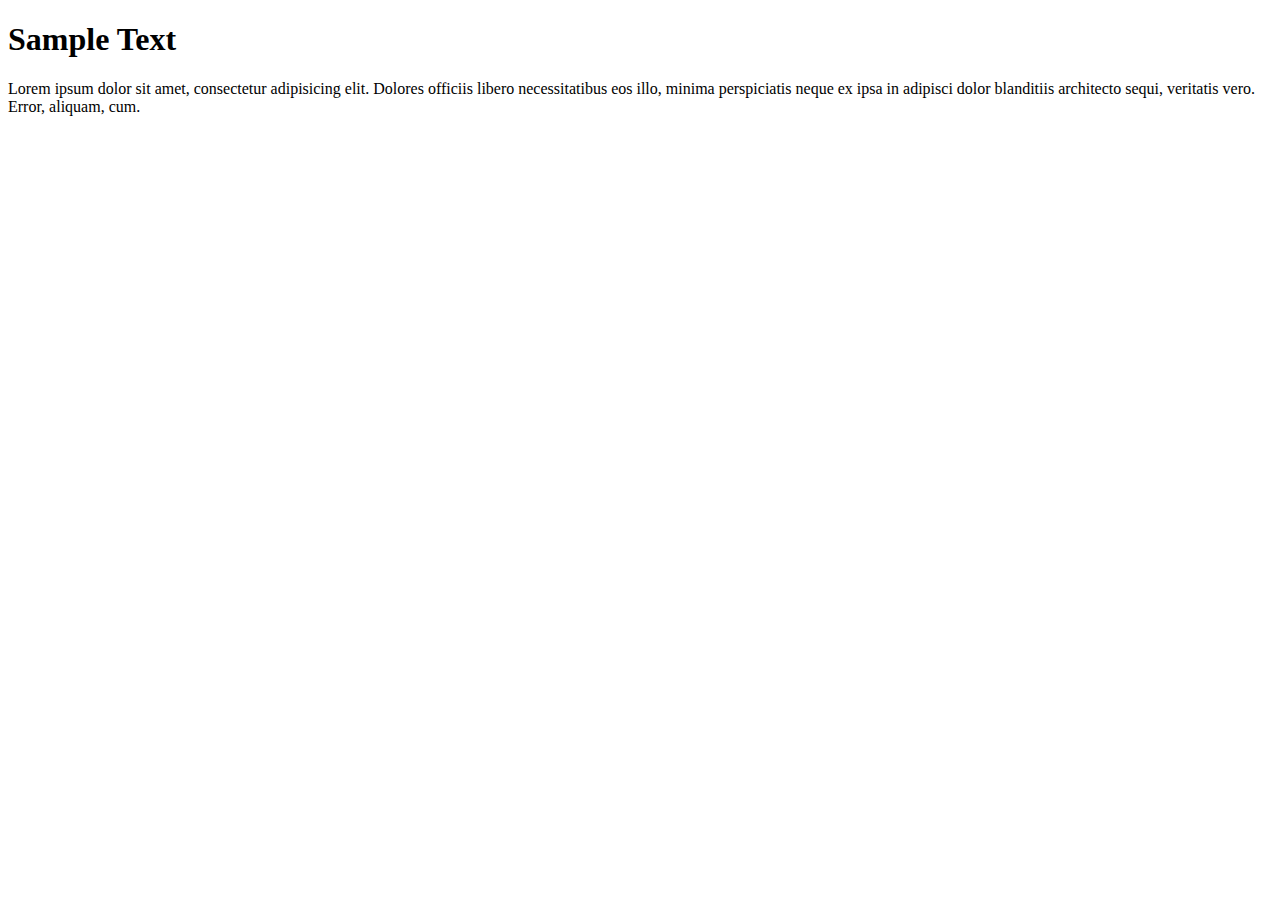
==== index.html @ d5d6d391 "alex_1stcommit" ====
<!DOCTYPE html>
<html lang="da">

<head>
    <meta charset="utf-8">
    <meta name="viewport" content="width=device-width, initial-scale=1.0">
    <link rel="stylesheet" href="styletile">
    <title>Github</title>
</head>

<body>
    <h1>Sample Text</h1>
    Lorem ipsum dolor sit amet, consectetur adipisicing elit. Dolores officiis libero necessitatibus eos illo, minima perspiciatis neque ex ipsa in adipisci dolor blanditiis architecto sequi, veritatis vero. Error, aliquam, cum.
</body>

</html>
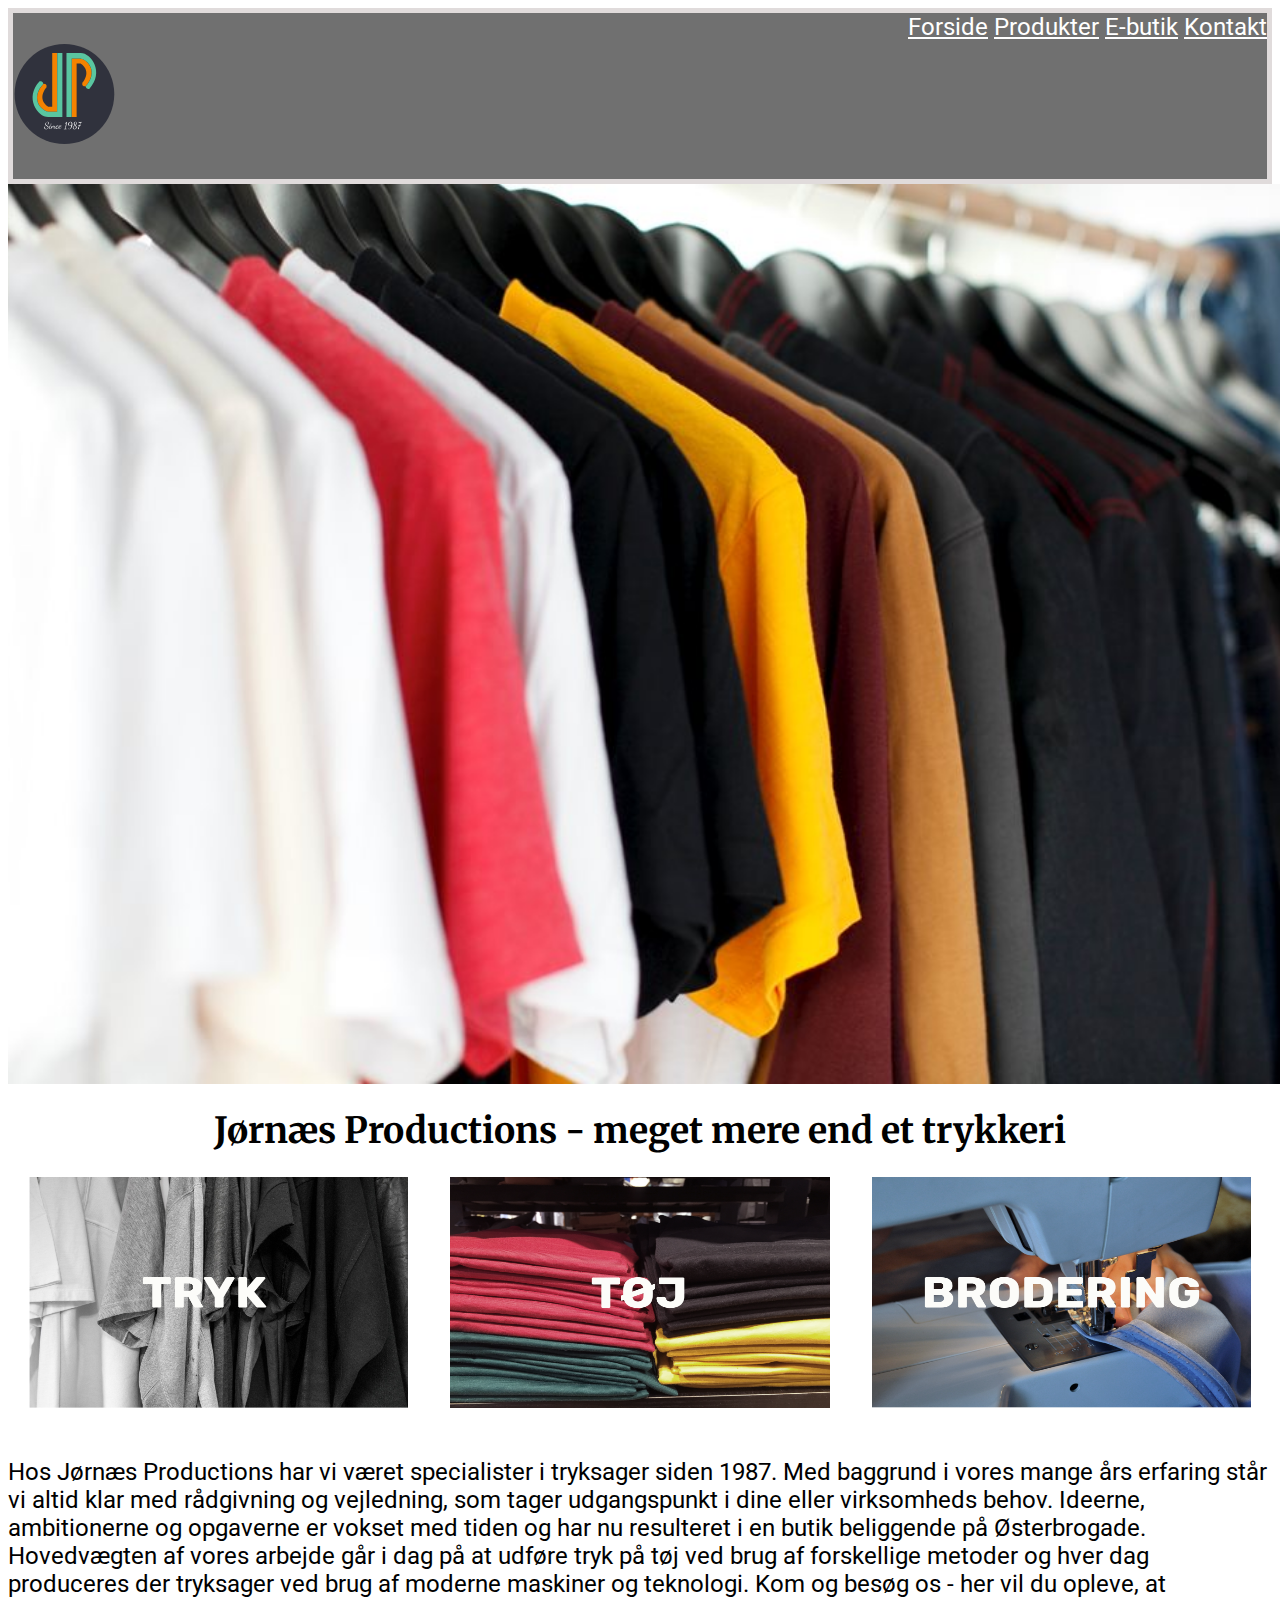
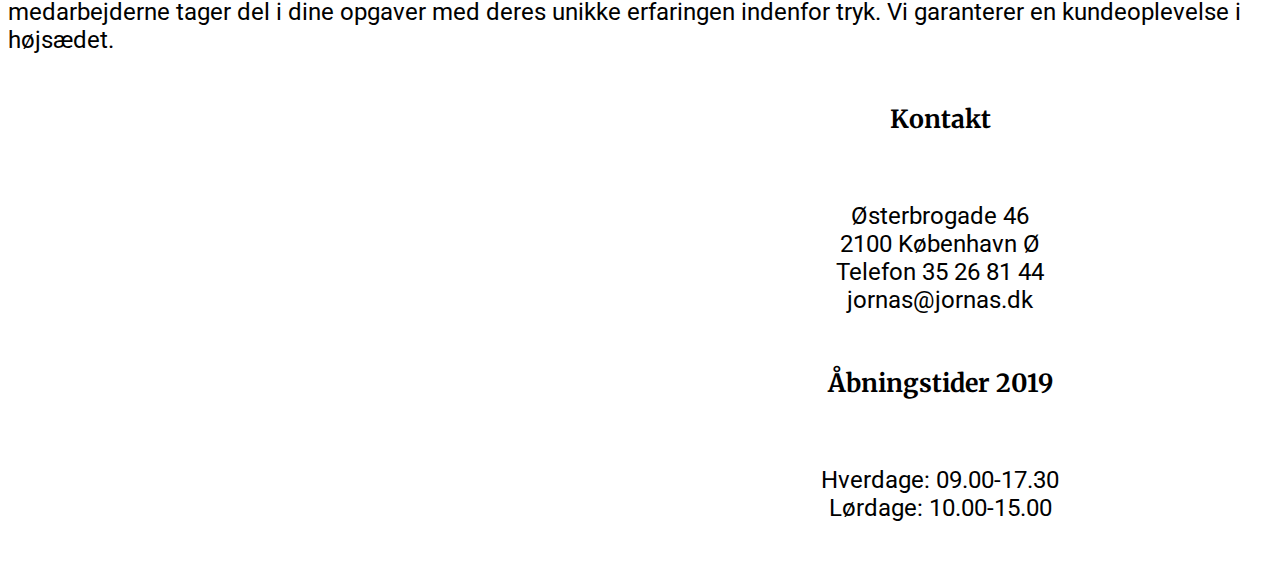
==== commit ca7c5243: "forside (-footer)" ====
--- a/index.html
+++ b/index.html
@@ -5,12 +5,75 @@
     <meta charset="utf-8">
     <meta name="viewport" content="width=device-width, initial-scale=1.0">
     <link rel="stylesheet" href="styletile">
-    <title>Github</title>
+    <link rel="stylesheet" href="style.css" type="text/css">
+    <link href="https://fonts.googleapis.com/css?family=Merriweather|Roboto" rel="stylesheet">
+    <title>Jørnæs Productions</title>
 </head>
 
 <body>
-    <h1>Sample Text</h1>
-    Lorem ipsum dolor sit amet, consectetur adipisicing elit. Dolores officiis libero necessitatibus eos illo, minima perspiciatis neque ex ipsa in adipisci dolor blanditiis architecto sequi, veritatis vero. Error, aliquam, cum.
+
+    <header>
+        <div class="menu">
+            <div class="logo">
+                <img src="billeder/logo.svg" alt="logo">
+            </div>
+            <div class="menupunkter">
+                <nav>
+                    <a href="index.html">Forside</a>
+                    <a href="#top">Produkter</a>
+                    <a href="http://www.jornas-butik.dk/">E-butik</a>
+                    <a href="#bottom">Kontakt</a>
+                </nav>
+            </div>
+        </div>
+    </header>
+
+    <section id="forside">
+        <div class="sectionwrapper">
+            <div class="splash"></div>
+            <h1>Jørnæs Productions - meget mere end et trykkeri</h1>
+            <div id="top">
+                <div class="img">
+                    <a href="tryk.html">
+                        <img src="billeder/tryk.png" alt="tryk">
+                    </a>
+                    <a href="tøj.html">
+                        <img src="billeder/toj.png" alt="tøj">
+                    </a>
+                    <a href="brodering.html">
+                        <img src="billeder/brodering.png" alt="brodering">
+                    </a>
+                </div>
+                <div class="text">
+                    <p>Hos Jørnæs Productions har vi været specialister i tryksager siden 1987. Med baggrund i vores mange års erfaring står vi altid klar med rådgivning og vejledning, som tager udgangspunkt i dine eller virksomheds behov.
+                        Ideerne, ambitionerne og opgaverne er vokset med tiden og har nu resulteret i en butik beliggende på Østerbrogade. Hovedvægten af vores arbejde går i dag på at udføre tryk på tøj ved brug af forskellige metoder og hver dag produceres der tryksager ved brug af moderne maskiner og teknologi.
+                        Kom og besøg os - her vil du opleve, at medarbejderne tager del i dine opgaver med deres unikke erfaringen indenfor tryk. Vi garanterer en kundeoplevelse i højsædet.
+                    </p>
+                </div>
+            </div>
+            <div id="bottom">
+                <div class="mapouter">
+                    <div class="gmap_canvas"><iframe width="600" height="500" id="gmap_canvas" src="https://maps.google.com/maps?q=%C3%B8sterbrogade%2046&t=&z=13&ie=UTF8&iwloc=&output=embed" frameborder="0" scrolling="no" marginheight="0" marginwidth="0"></iframe><a href="https://www.crocothemes.net"></a></div>
+                </div>
+                <div class="text">
+
+                    <h3>Kontakt</h3><br>
+                    <p>Østerbrogade 46<br>
+                        2100 København Ø<br>
+                        Telefon 35 26 81 44<br>
+                        jornas@jornas.dk<br><br></p>
+                    <h3>Åbningstider 2019</h3><br>
+                    <p> Hverdage: 09.00-17.30<br>
+                        Lørdage: 10.00-15.00<br></p>
+
+                </div>
+            </div>
+        </div>
+    </section>
+
+    <footer>
+
+    </footer>
 </body>
 
 </html>
--- a/style.css
+++ b/style.css
@@ -0,0 +1,105 @@
+header {
+    background-color: #707070;
+    border: 5px solid #e0dbdb;
+
+}
+
+header img {
+    width: 8vw;
+    height: 18vh;
+}
+
+.menu {
+    display: flex;
+}
+
+.menupunkter {
+    flex-grow: 1;
+    text-align: right;
+
+}
+
+.logo {
+    flex-grow: 1;
+    text-align: left;
+}
+
+nav {
+    font-family: 'Roboto', sans-serif;
+    font-size: 24px;
+}
+
+a {
+    color: white;
+}
+
+.splash {
+    width: 100vw;
+    height: 100vh;
+    background-image: url(billeder/splash.jpg);
+    background-size: cover;
+    background-position: 30% 0%;
+    max-width: none;
+}
+
+h1 {
+    font-family: 'Merriweather', serif;
+    font-size: 36px;
+    font-weight: bold;
+}
+
+h3 {
+    font-family: 'Merriweather', serif;
+    font-size: 25px;
+    font-weight: bold;
+}
+
+p {
+    font-family: 'Roboto', sans-serif;
+    font-size: 24px;
+}
+
+#forside h1 {
+    text-align: center;
+}
+
+#top {
+    max-width: 100%;
+    display: flex;
+    flex-direction: column;
+    justify-content: space-between;
+}
+
+#top img {
+    width: 90%;
+    height: 90%;
+}
+
+#top .img {
+    display: flex;
+    justify-content: space-between;
+    text-align: center;
+}
+
+
+#bottom {
+    display: flex;
+
+}
+
+#bottom .text {
+    margin-left: auto;
+    margin-right: auto;
+    text-align: center;
+}
+
+.mapouter {
+    height: 500px;
+    width: 600px;
+}
+
+.gmap_canvas {
+    background: none !important;
+    height: 500px;
+    width: 600px;
+}
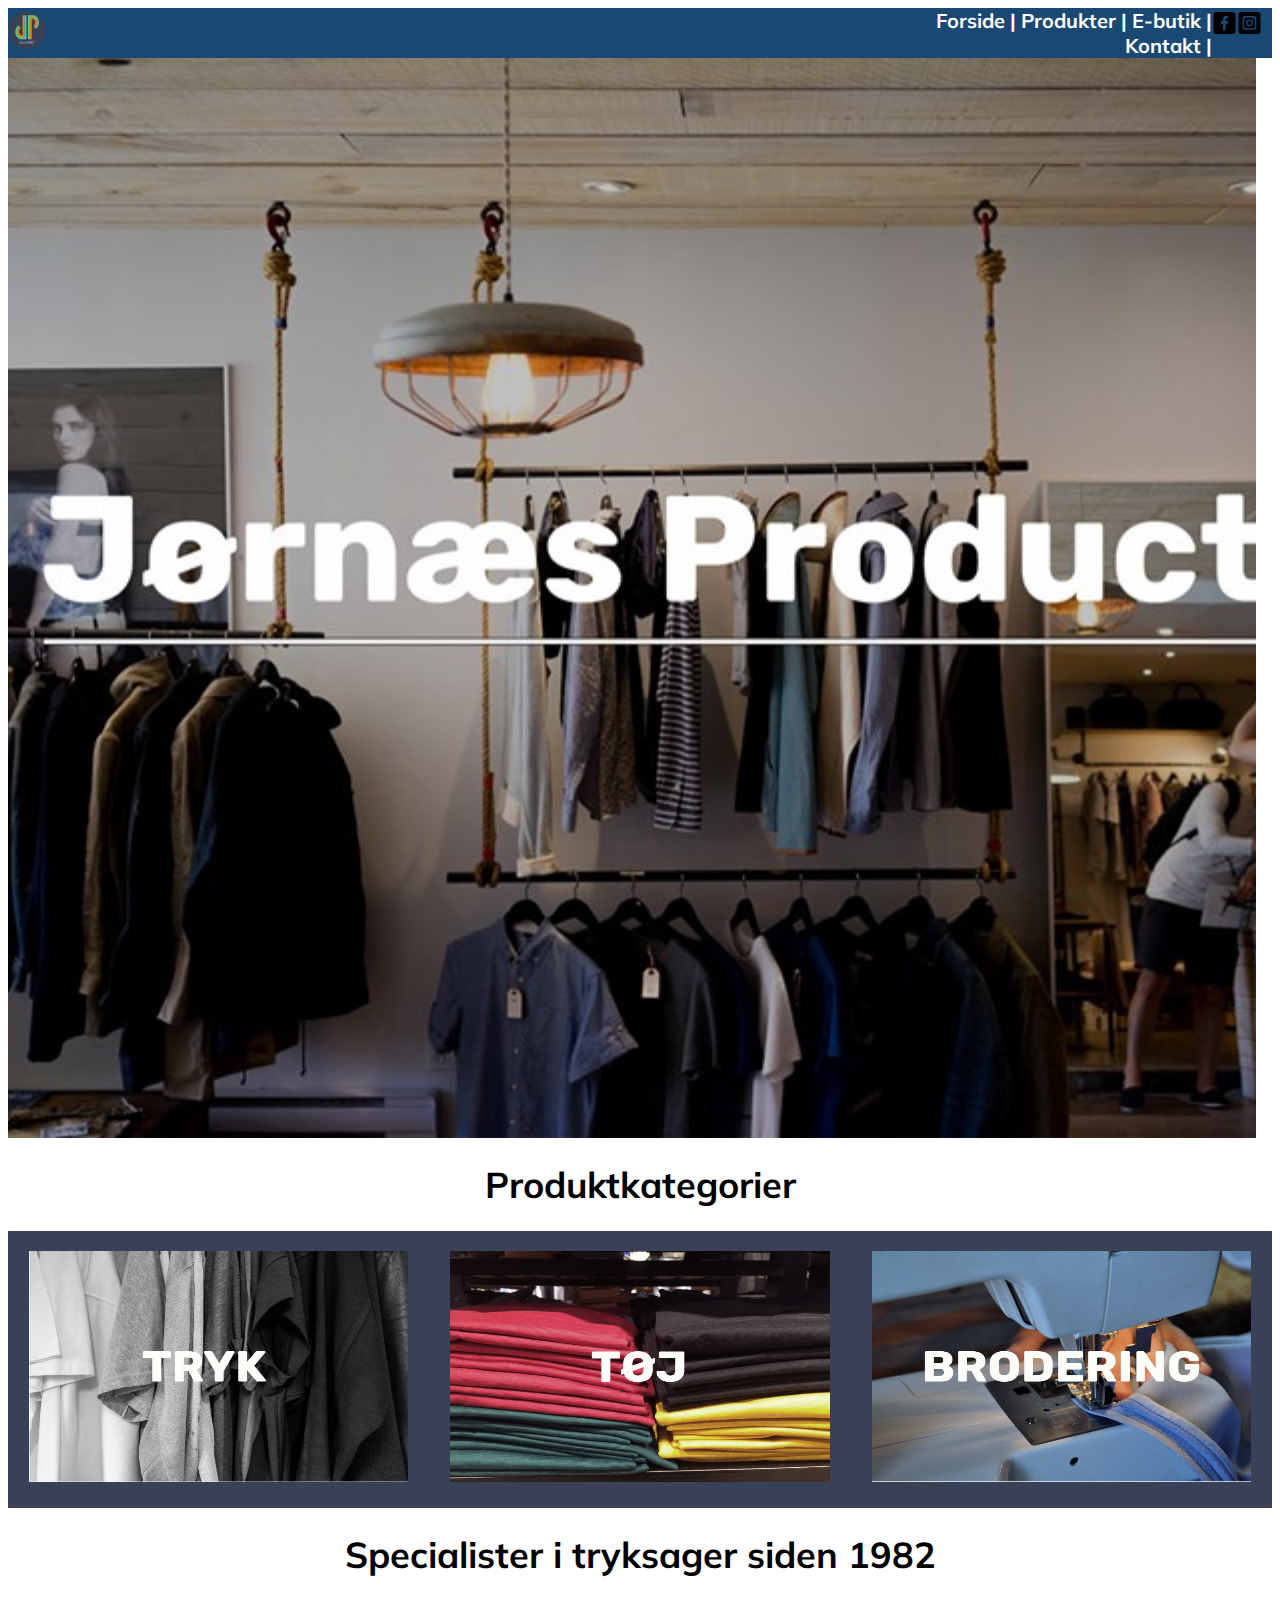
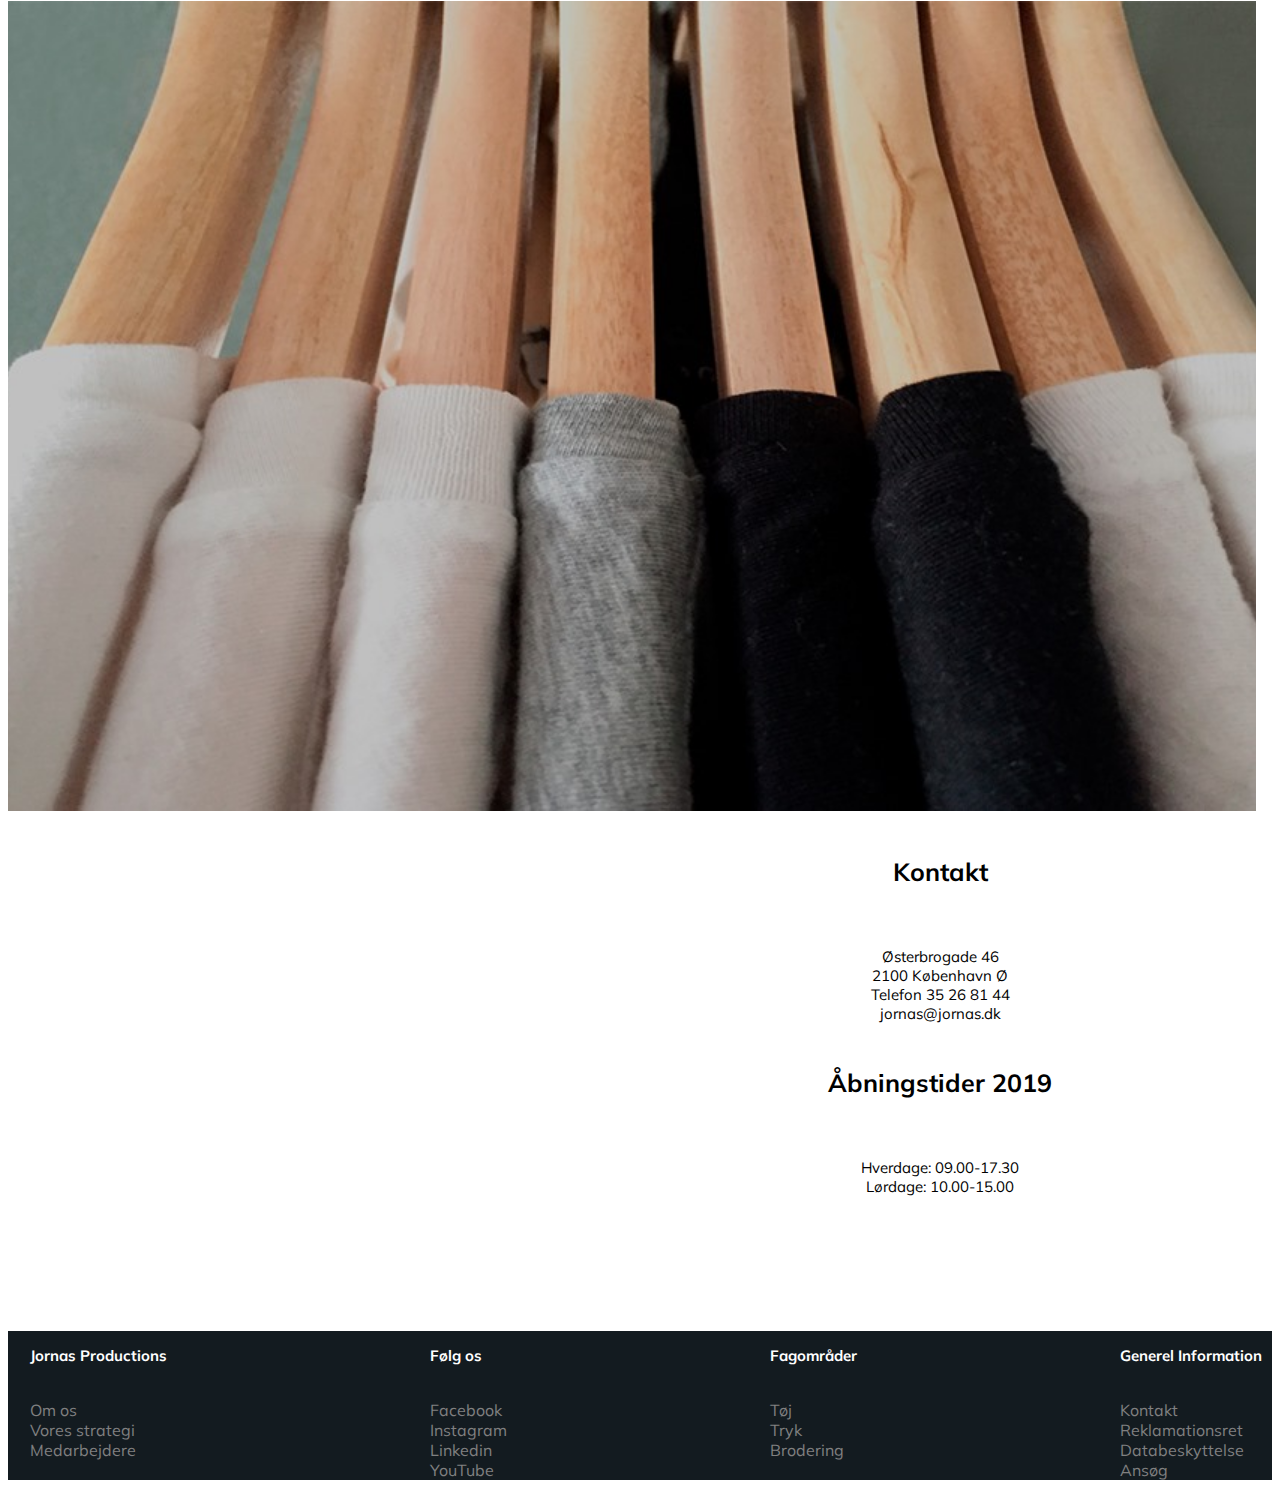
==== commit b5c8c78b: "v2" ====
--- a/index.html
+++ b/index.html
@@ -6,7 +6,7 @@
     <meta name="viewport" content="width=device-width, initial-scale=1.0">
     <link rel="stylesheet" href="styletile">
     <link rel="stylesheet" href="style.css" type="text/css">
-    <link href="https://fonts.googleapis.com/css?family=Merriweather|Roboto" rel="stylesheet">
+    <link href="https://fonts.googleapis.com/css?family=Muli" rel="stylesheet">
     <title>Jørnæs Productions</title>
 </head>
 
@@ -19,11 +19,17 @@
             </div>
             <div class="menupunkter">
                 <nav>
-                    <a href="index.html">Forside</a>
-                    <a href="#top">Produkter</a>
-                    <a href="http://www.jornas-butik.dk/">E-butik</a>
-                    <a href="#bottom">Kontakt</a>
+                    <a href="index.html">Forside |</a>
+                    <a href="#top">Produkter |</a>
+                    <a href="http://www.jornas-butik.dk/">E-butik |</a>
+                    <a href="#bottom">Kontakt |</a>
                 </nav>
+                <a href="https://www.facebook.com/jornasproductions/?__xts__[0]=68.[base64]">
+                    <img src="billeder/iconfinder_Facebook_4490615.svg" alt="fb">
+                </a>
+                <a href="https://www.instagram.com/jornas_productions/">
+                    <img src="billeder/iconfinder_Instagram_4490619.svg" alt="ig">
+                </a>
             </div>
         </div>
     </header>
@@ -31,8 +37,11 @@
     <section id="forside">
         <div class="sectionwrapper">
             <div class="splash"></div>
-            <h1>Jørnæs Productions - meget mere end et trykkeri</h1>
+            <div class="titel1">
+                <h1>Produktkategorier</h1>
+            </div>
             <div id="top">
+                <br>
                 <div class="img">
                     <a href="tryk.html">
                         <img src="billeder/tryk.png" alt="tryk">
@@ -45,12 +54,13 @@
                     </a>
                 </div>
                 <div class="text">
-                    <p>Hos Jørnæs Productions har vi været specialister i tryksager siden 1987. Med baggrund i vores mange års erfaring står vi altid klar med rådgivning og vejledning, som tager udgangspunkt i dine eller virksomheds behov.
-                        Ideerne, ambitionerne og opgaverne er vokset med tiden og har nu resulteret i en butik beliggende på Østerbrogade. Hovedvægten af vores arbejde går i dag på at udføre tryk på tøj ved brug af forskellige metoder og hver dag produceres der tryksager ved brug af moderne maskiner og teknologi.
-                        Kom og besøg os - her vil du opleve, at medarbejderne tager del i dine opgaver med deres unikke erfaringen indenfor tryk. Vi garanterer en kundeoplevelse i højsædet.
-                    </p>
                 </div>
             </div>
+
+            <h1>Specialister i tryksager siden 1982</h1>
+            <div class="splash2"></div>
+
+            <br>
             <div id="bottom">
                 <div class="mapouter">
                     <div class="gmap_canvas"><iframe width="600" height="500" id="gmap_canvas" src="https://maps.google.com/maps?q=%C3%B8sterbrogade%2046&t=&z=13&ie=UTF8&iwloc=&output=embed" frameborder="0" scrolling="no" marginheight="0" marginwidth="0"></iframe><a href="https://www.crocothemes.net"></a></div>
@@ -70,10 +80,100 @@
             </div>
         </div>
     </section>
-
     <footer>
-
+        <div class="wrapper">
+            <div class="col1">
+                <h3>Jornas Productions</h3>
+                <br>
+                <a href="jornas.dk">
+                    Om os
+                </a>
+                <br>
+                <a href="jornas.dk">
+                    Vores strategi
+                </a>
+                <br>
+                <a href="jornas.dk">
+                    Medarbejdere
+                </a>
+                <br>
+            </div>
+            <div class="col2">
+                <h3>Følg os</h3>
+                <br>
+                <a href="jornas.dk">
+                    Facebook
+                </a>
+                <br>
+                <a href="jornas.dk">
+                    Instagram
+                </a>
+                <br>
+                <a href="jornas.dk">
+                    Linkedin
+                </a>
+                <br>
+                <a href="jornas.dk">
+                    YouTube
+                </a>
+                <br>
+            </div>
+            <div class="col3">
+                <h3>Fagområder</h3>
+                <br>
+                <a href="jornas.dk">
+                    Tøj
+                </a>
+                <br>
+                <a href="jornas.dk">
+                    Tryk
+                </a>
+                <br>
+                <a href="jornas.dk">
+                    Brodering
+                </a>
+                <br>
+            </div>
+            <div class="col4">
+                <h3>Generel Information</h3>
+                <br>
+                <a href="jornas.dk">
+                    Kontakt
+                </a>
+                <br>
+                <a href="jornas.dk">
+                    Reklamationsret
+                </a>
+                <br>
+                <a href="jornas.dk">
+                    Databeskyttelse
+                </a>
+                <br>
+                <a href="jornas.dk">
+                    Ansøg
+                </a>
+                <br>
+            </div>
+        </div>
     </footer>
 </body>
 
 </html>
+
+
+
+<!--  <div class="left">
+                <p>Åbningstider 2019 | Hverdage: 09:00 - 17:30 | Lørdage: 10:00 - 15:00</p>
+            </div>
+            <div class="right">
+                <p>Østerbrogade 46 |
+                    2100 København Ø |
+                    Telefon 35 26 81 44 |
+                </p>
+                <a href="https://www.facebook.com/jornasproductions/?__xts__[0]=68.[base64]">
+                    <img src="billeder/fb.svg" alt="fb">
+                </a>
+                <a href="https://www.instagram.com/jornas_productions/">
+                    <img src="billeder/insta.svg" alt="ig">
+                </a>
+            </div>-->
--- a/style.css
+++ b/style.css
@@ -1,12 +1,17 @@
+html {
+    font-family: 'Muli', sans-serif;
+}
+
 header {
-    background-color: #707070;
-    border: 5px solid #e0dbdb;
+    padding-right: 10px;
+    /* background: linear-gradient(to top, rgba(0, 0, 0, 0.65) 0%, rgba(0, 0, 0, 0) 100%);*/
+    background-color: #194973;
 
 }
 
 header img {
-    width: 8vw;
-    height: 18vh;
+    width: 3vw;
+    height: 5vh;
 }
 
 .menu {
@@ -14,9 +19,16 @@
 }
 
 .menupunkter {
+    display: flex;
     flex-grow: 1;
     text-align: right;
+    padding-left: 875px;
+    justify-content: space-between;
+}
 
+header .menupunkter img {
+    width: 25px;
+    height: 30px;
 }
 
 .logo {
@@ -25,38 +37,54 @@
 }
 
 nav {
-    font-family: 'Roboto', sans-serif;
-    font-size: 24px;
+    font-size: 20px;
+    text-decoration: none;
+    font-weight: bold;
 }
 
 a {
+    text-decoration: none;
     color: white;
 }
 
+nav a:hover {
+    color: #d9b1a3;
+}
+
 .splash {
-    width: 100vw;
-    height: 100vh;
-    background-image: url(billeder/splash.jpg);
+    width: 97.5vw;
+    height: 120vh;
+    background-image: url(billeder/splash4.jpg);
     background-size: cover;
     background-position: 30% 0%;
     max-width: none;
 }
 
+.splash2 {
+    width: 97.5vw;
+    height: 90vh;
+    background-image: url(billeder/b%C3%B8jle.jpg);
+    background-size: cover;
+    background-position: 30% 0%;
+    max-width: none;
+}
+
+
 h1 {
-    font-family: 'Merriweather', serif;
+
     font-size: 36px;
     font-weight: bold;
 }
 
 h3 {
-    font-family: 'Merriweather', serif;
+
     font-size: 25px;
     font-weight: bold;
 }
 
 p {
-    font-family: 'Roboto', sans-serif;
-    font-size: 24px;
+
+    font-size: 15px;
 }
 
 #forside h1 {
@@ -68,6 +96,8 @@
     display: flex;
     flex-direction: column;
     justify-content: space-between;
+    background-color: #394157;
+    color: white;
 }
 
 #top img {
@@ -79,6 +109,15 @@
     display: flex;
     justify-content: space-between;
     text-align: center;
+}
+
+#top p {
+    padding-left: 22px;
+    padding-right: 10px;
+}
+
+#top img:hover {
+    -webkit-filter: brightness(70%);
 }
 
 
@@ -103,3 +142,42 @@
     height: 500px;
     width: 600px;
 }
+
+footer {
+    background-color: #131b20;
+    color: grey;
+}
+
+footer a {
+    color: grey;
+}
+
+footer h3 {
+    font-size: 15px;
+    color: white;
+}
+
+
+.wrapper {
+    display: flex;
+    justify-content: space-between;
+    padding-left: 22px;
+    padding-right: 10px;
+}
+
+footer a:hover {
+    color: white;
+}
+
+
+/*
+.wrapper img {
+    width: 20px;
+    height: 15px;
+}
+
+.right {
+    display: flex;
+    align-items: center;
+}
+*/
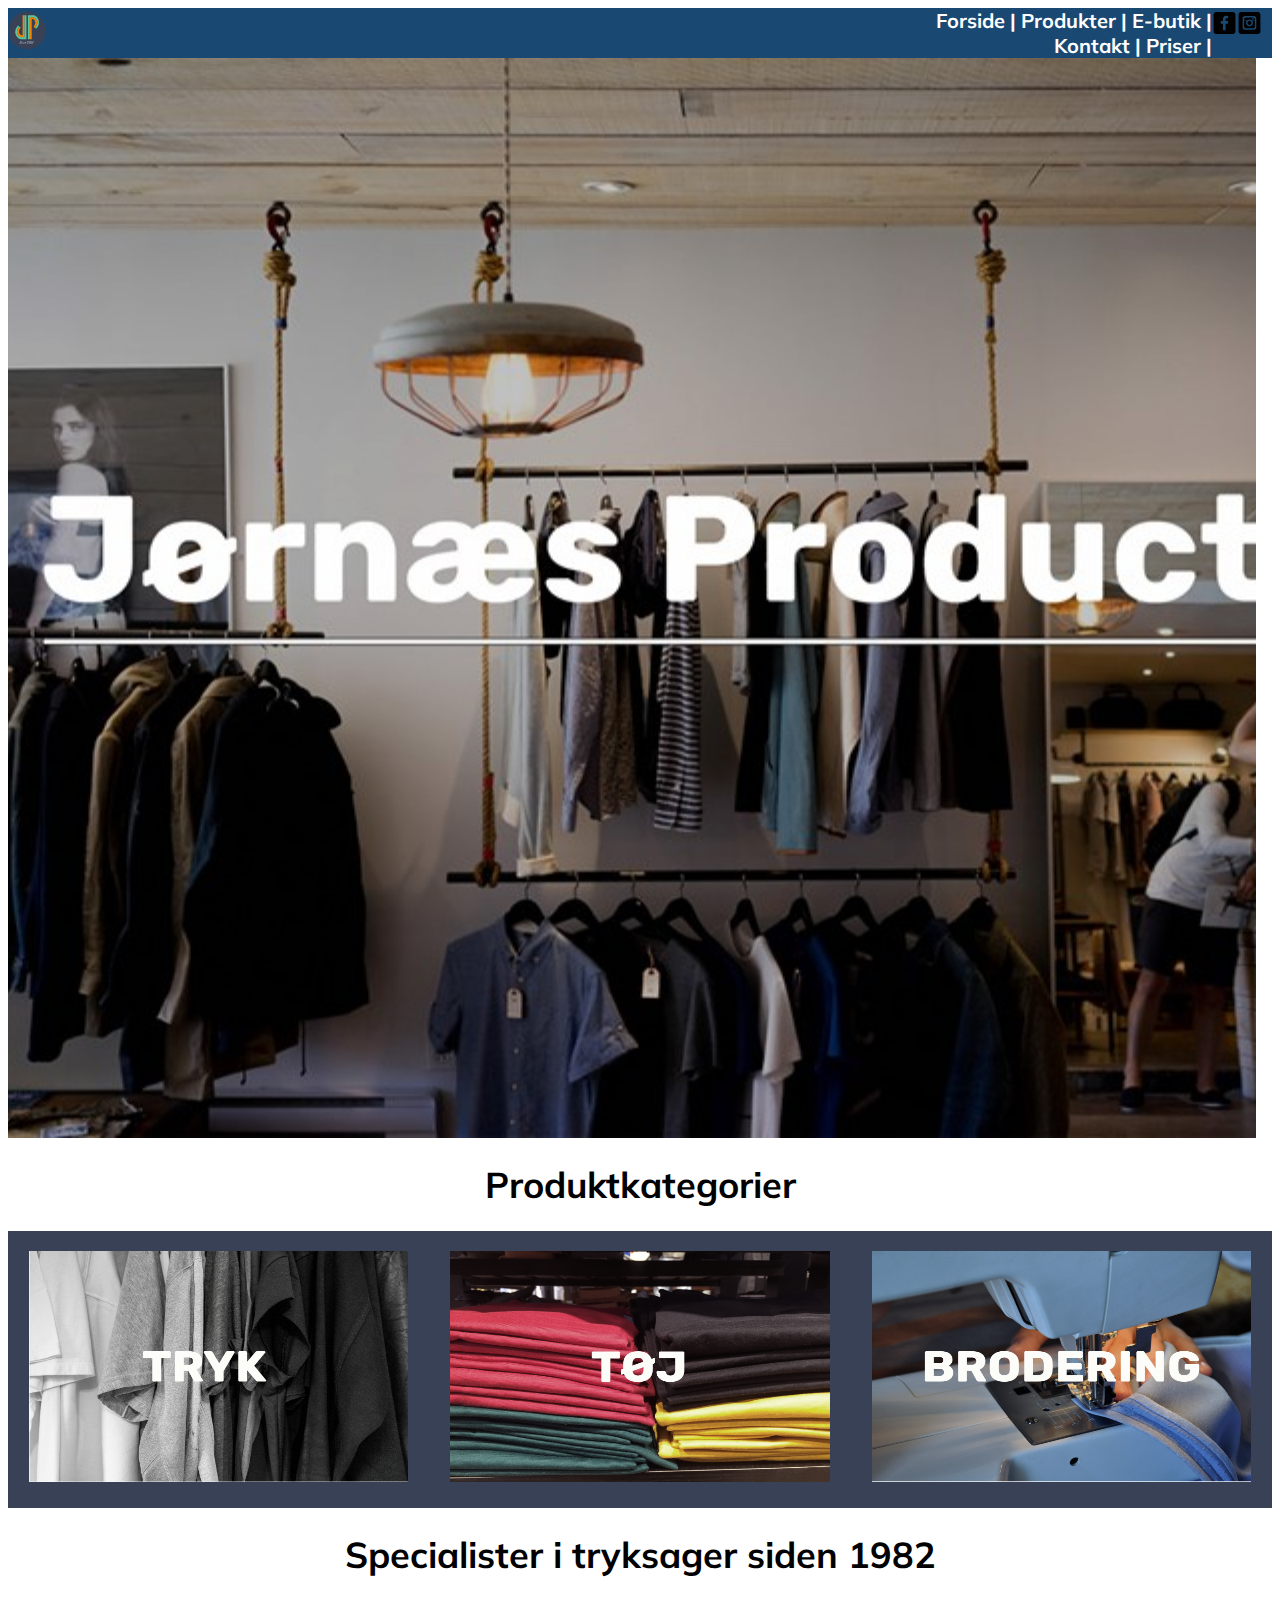
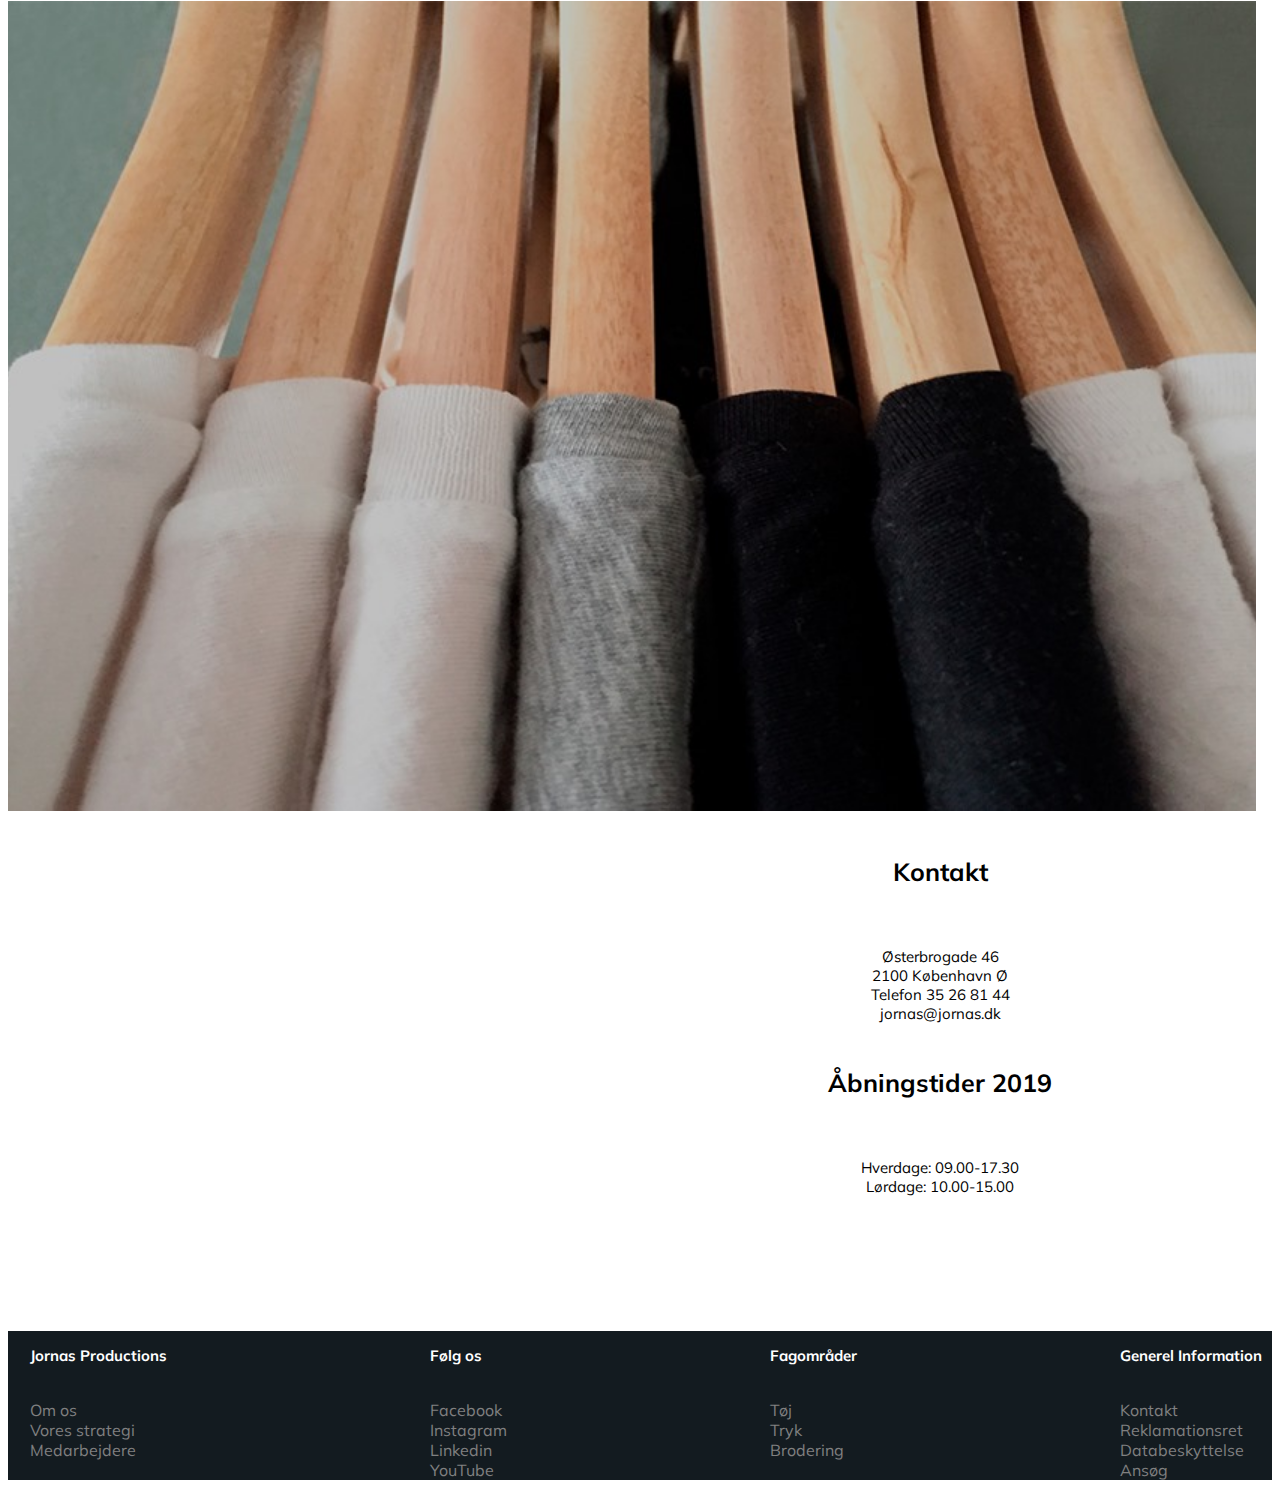
==== commit 0bfe6e87: "priser added" ====
--- a/index.html
+++ b/index.html
@@ -23,6 +23,7 @@
                     <a href="#top">Produkter |</a>
                     <a href="http://www.jornas-butik.dk/">E-butik |</a>
                     <a href="#bottom">Kontakt |</a>
+                    <a href="priser.html">Priser |</a>
                 </nav>
                 <a href="https://www.facebook.com/jornasproductions/?__xts__[0]=68.[base64]">
                     <img src="billeder/iconfinder_Facebook_4490615.svg" alt="fb">
@@ -156,9 +157,7 @@
             </div>
         </div>
     </footer>
-</body>
-
-</html>
+</body></html>
 
 
 
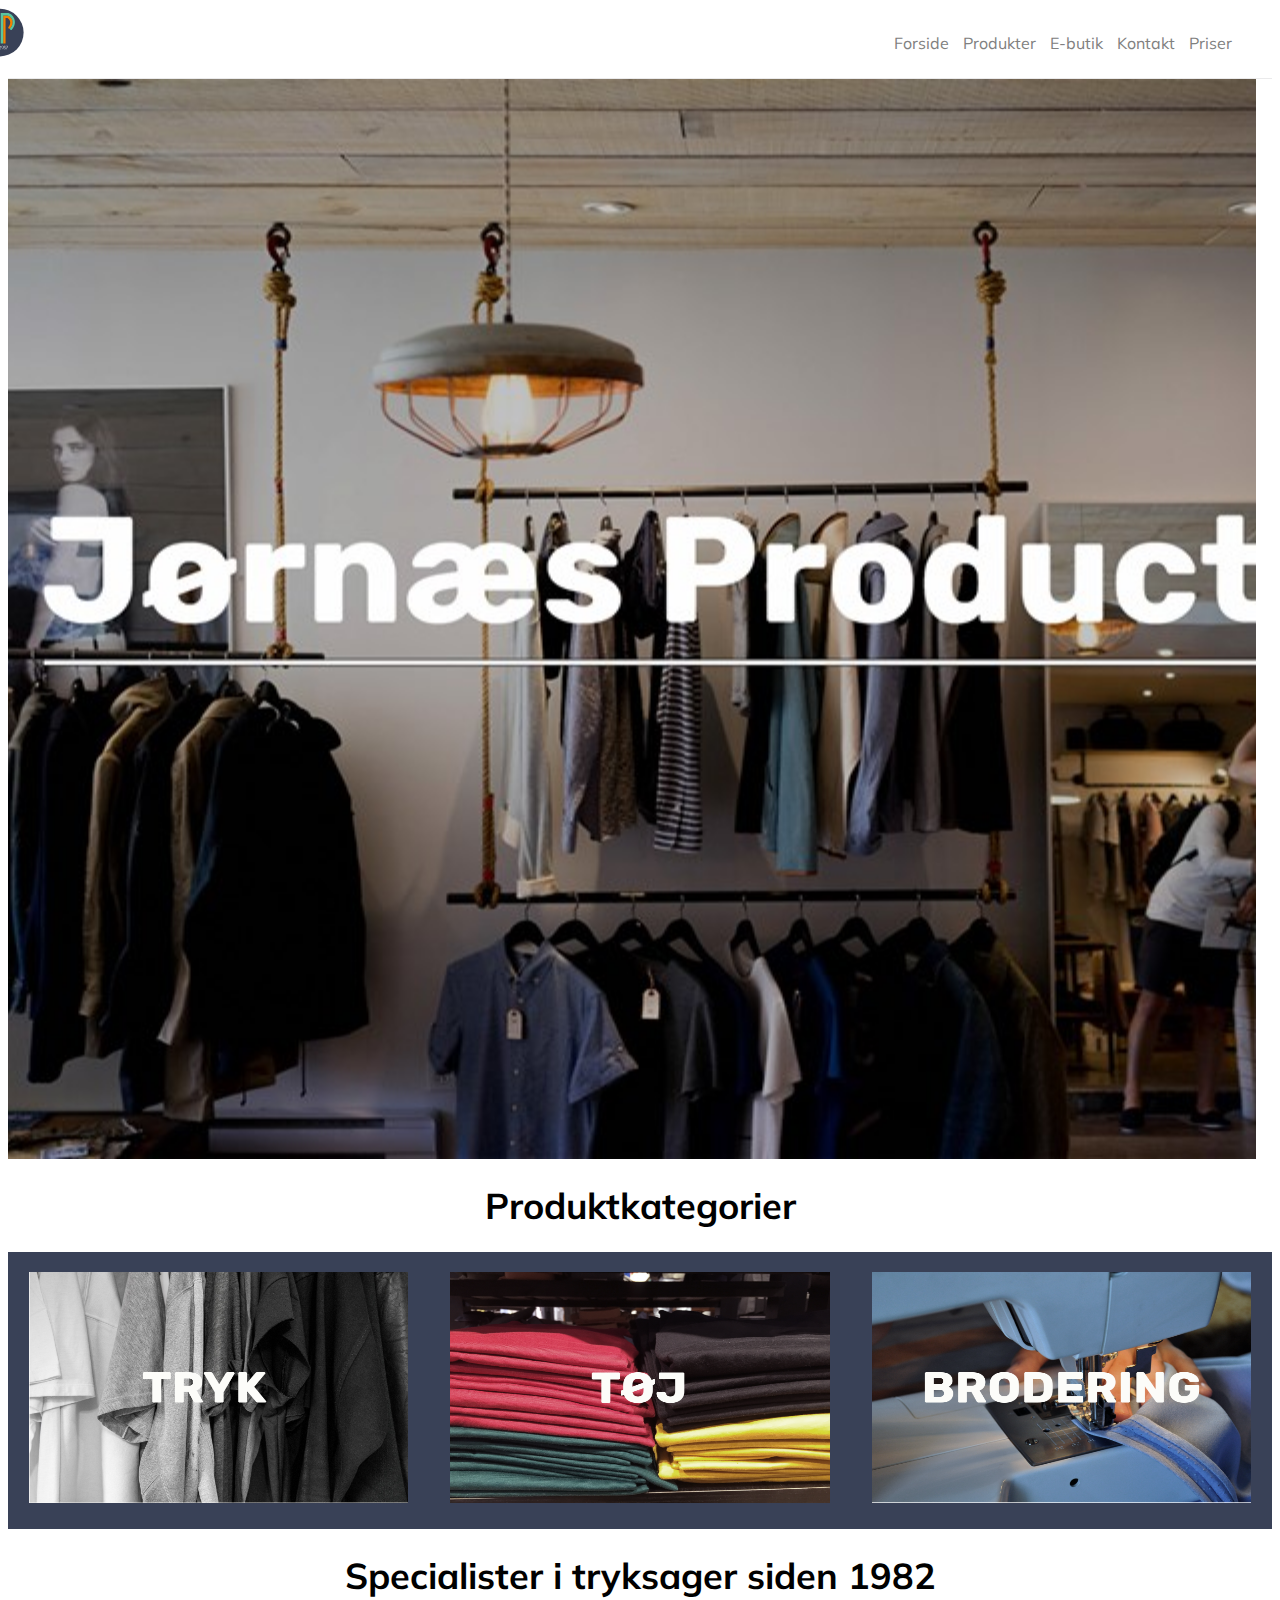
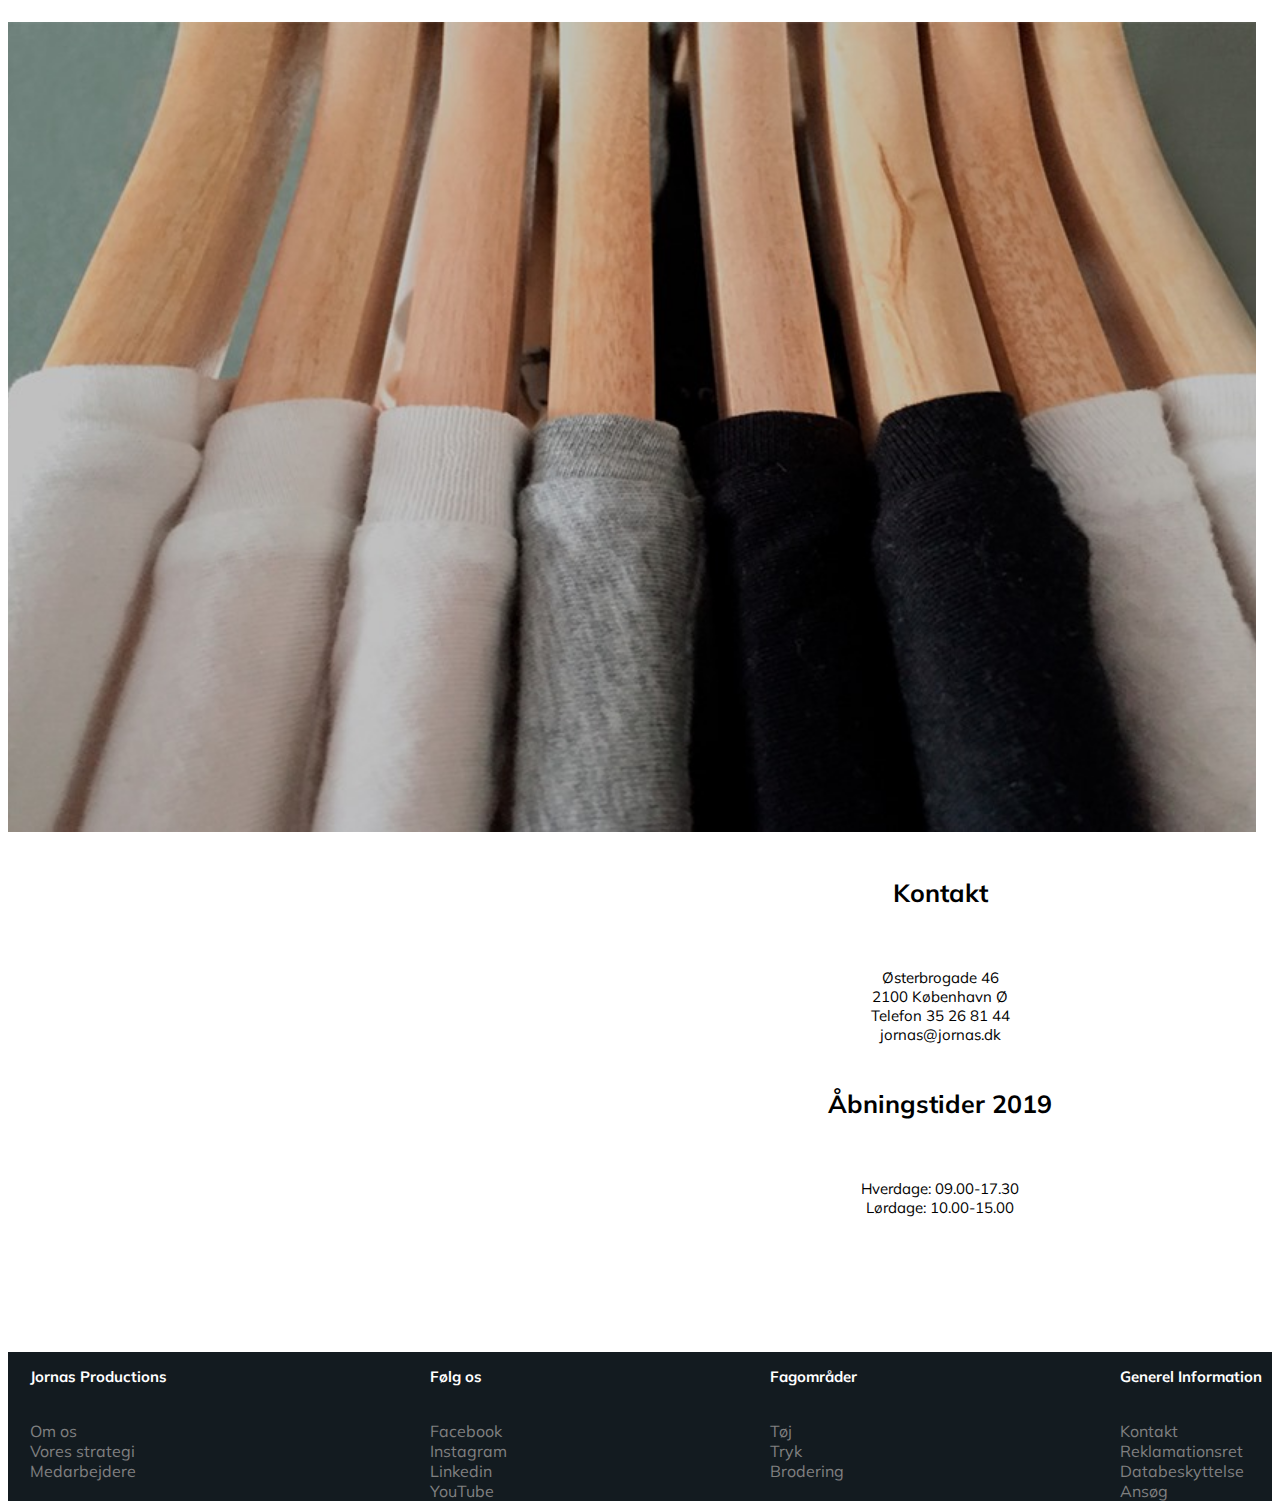
==== commit fbd86985: "ny menu" ====
--- a/index.html
+++ b/index.html
@@ -11,30 +11,22 @@
 </head>
 
 <body>
-
     <header>
-        <div class="menu">
+        <div class="nav">
             <div class="logo">
-                <img src="billeder/logo.svg" alt="logo">
+                <img src="billeder/logo.svg">
             </div>
-            <div class="menupunkter">
-                <nav>
-                    <a href="index.html">Forside |</a>
-                    <a href="#top">Produkter |</a>
-                    <a href="http://www.jornas-butik.dk/">E-butik |</a>
-                    <a href="#bottom">Kontakt |</a>
-                    <a href="priser.html">Priser |</a>
-                </nav>
-                <a href="https://www.facebook.com/jornasproductions/?__xts__[0]=68.[base64]">
-                    <img src="billeder/iconfinder_Facebook_4490615.svg" alt="fb">
-                </a>
-                <a href="https://www.instagram.com/jornas_productions/">
-                    <img src="billeder/iconfinder_Instagram_4490619.svg" alt="ig">
-                </a>
+            <label for="toggle">&#9776;</label>
+            <input type="checkbox" id="toggle" />
+            <div class="menu">
+                <a href="index.html">Forside</a>
+                <a href="#top">Produkter</a>
+                <a href="http://www.jornas-butik.dk/">E-butik</a>
+                <a href="#bottom">Kontakt</a>
+                <a href="priser.html">Priser</a>
             </div>
         </div>
     </header>
-
     <section id="forside">
         <div class="sectionwrapper">
             <div class="splash"></div>
@@ -157,7 +149,9 @@
             </div>
         </div>
     </footer>
-</body></html>
+</body>
+
+</html>
 
 
 
@@ -175,4 +169,29 @@
                 <a href="https://www.instagram.com/jornas_productions/">
                     <img src="billeder/insta.svg" alt="ig">
                 </a>
-            </div>-->
+            </div>
+
+
+                    <div class="menu">
+            <div class="logo">
+                <img src="billeder/logo.svg" alt="logo">
+            </div>
+            <div class="menupunkter">
+                <nav>
+                    <a href="index.html">Forside</a>
+                    <a href="#top">Produkter</a>
+                    <a href="http://www.jornas-butik.dk/">E-butik</a>
+                    <a href="#bottom">Kontakt</a>
+                    <a href="priser.html">Priser</a>
+                </nav>
+                <a href="https://www.facebook.com/jornasproductions/?__xts__[0]=68.[base64]">
+                    <img src="billeder/iconfinder_Facebook_4490615.svg" alt="fb">
+                </a>
+                <a href="https://www.instagram.com/jornas_productions/">
+                    <img src="billeder/iconfinder_Instagram_4490619.svg" alt="ig">
+                </a>
+            </div>
+        </div>
+
+
+            -->
--- a/style.css
+++ b/style.css
@@ -2,53 +2,107 @@
     font-family: 'Muli', sans-serif;
 }
 
-header {
-    padding-right: 10px;
-    /* background: linear-gradient(to top, rgba(0, 0, 0, 0.65) 0%, rgba(0, 0, 0, 0) 100%);*/
-    background-color: #194973;
-
-}
-
-header img {
-    width: 3vw;
-    height: 5vh;
-}
-
-.menu {
-    display: flex;
-}
-
-.menupunkter {
-    display: flex;
-    flex-grow: 1;
+
+
+.nav {
+    display: flex;
+    border-bottom: 1px solid #EAEAEB;
     text-align: right;
-    padding-left: 875px;
-    justify-content: space-between;
-}
-
-header .menupunkter img {
-    width: 25px;
-    height: 30px;
+    height: 70px;
+    line-height: 70px;
+    background-color: white;
+    position: relative;
+    justify-content: space-between;
+}
+
+.nav img {
+    width: 70%;
+    height: 70%;
+    position: absolute;
+    right: 830px;
 }
 
 .logo {
     flex-grow: 1;
-    text-align: left;
-}
-
-nav {
-    font-size: 20px;
+}
+
+.menu {
+    margin: 0 30px 0 0;
+    flex-grow: 1;
+}
+
+.menu a {
+    clear: right;
     text-decoration: none;
-    font-weight: bold;
-}
-
-a {
-    text-decoration: none;
-    color: white;
-}
-
-nav a:hover {
-    color: #d9b1a3;
+    color: gray;
+    margin 0 10px;
+    padding-right: 10px;
+    line-height: 70px;
+    position: relative;
+}
+
+span {
+    color: #54D17A;
+}
+
+label {
+    margin: 0 40px 0 0;
+    font-size: 26px;
+    line-height: 70px;
+    display: none;
+    width: 26px;
+    float: right;
+}
+
+#toggle {
+    display: none;
+}
+
+@media only screen and (max-width: 500px) {
+    .nav img {
+        width: 70%;
+        height: 70%;
+        position: absolute;
+        right: 275px;
+    }
+
+}
+
+
+@media only screen and (max-width: 500px) {
+    label {
+        display: block;
+        cursor: pointer;
+        position: relative;
+
+    }
+
+    .menu {
+        text-align: center;
+        width: 100%;
+        display: none;
+        z-index: 1;
+        position: absolute;
+        top: 16vw;
+    }
+
+    .menu a {
+        display: block;
+        border-bottom: 1px solid #EAEAEB;
+        margin: 0px;
+        background-color: white;
+
+    }
+
+    #toggle:checked + .menu {
+        display: block;
+        background-color: white;
+    }
+}
+
+.menu a:hover {
+    text-decoration: underline;
+
 }
 
 .splash {
@@ -150,6 +204,7 @@
 
 footer a {
     color: grey;
+    text-decoration: none;
 }
 
 footer h3 {
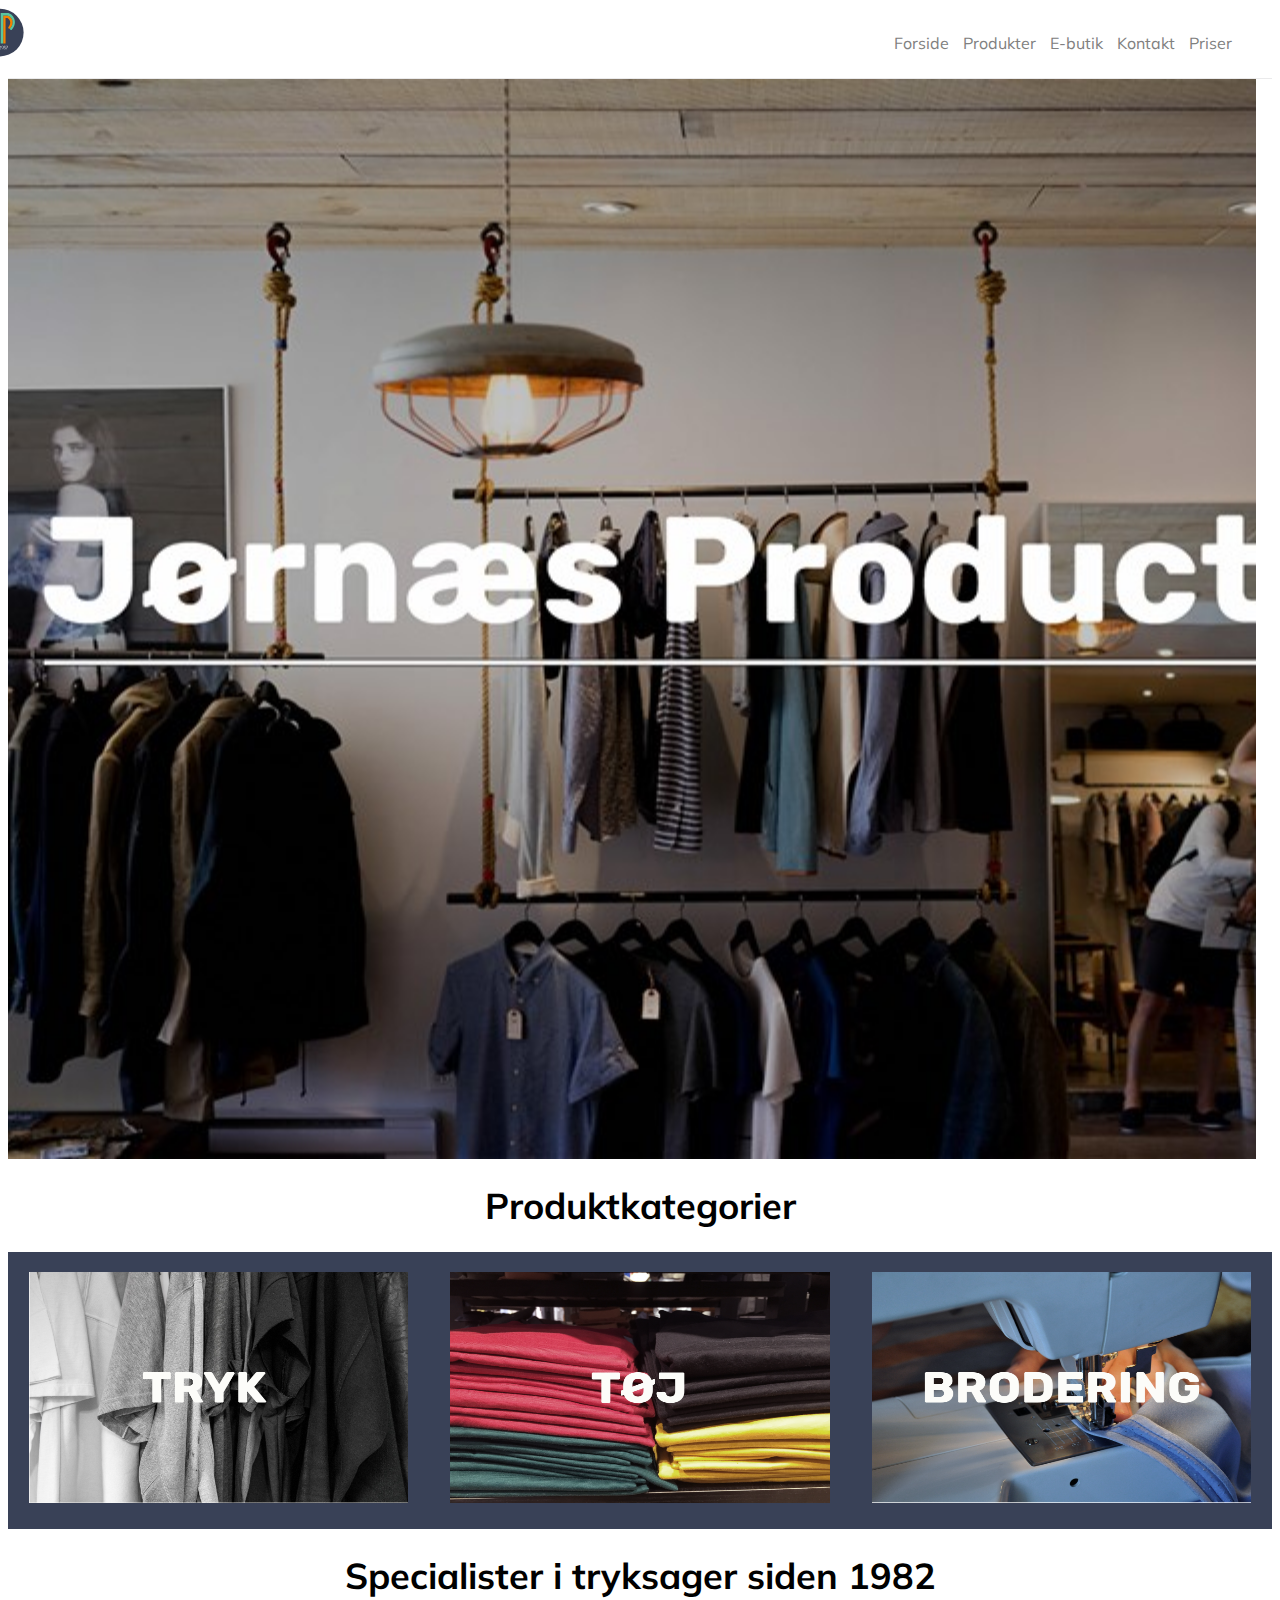
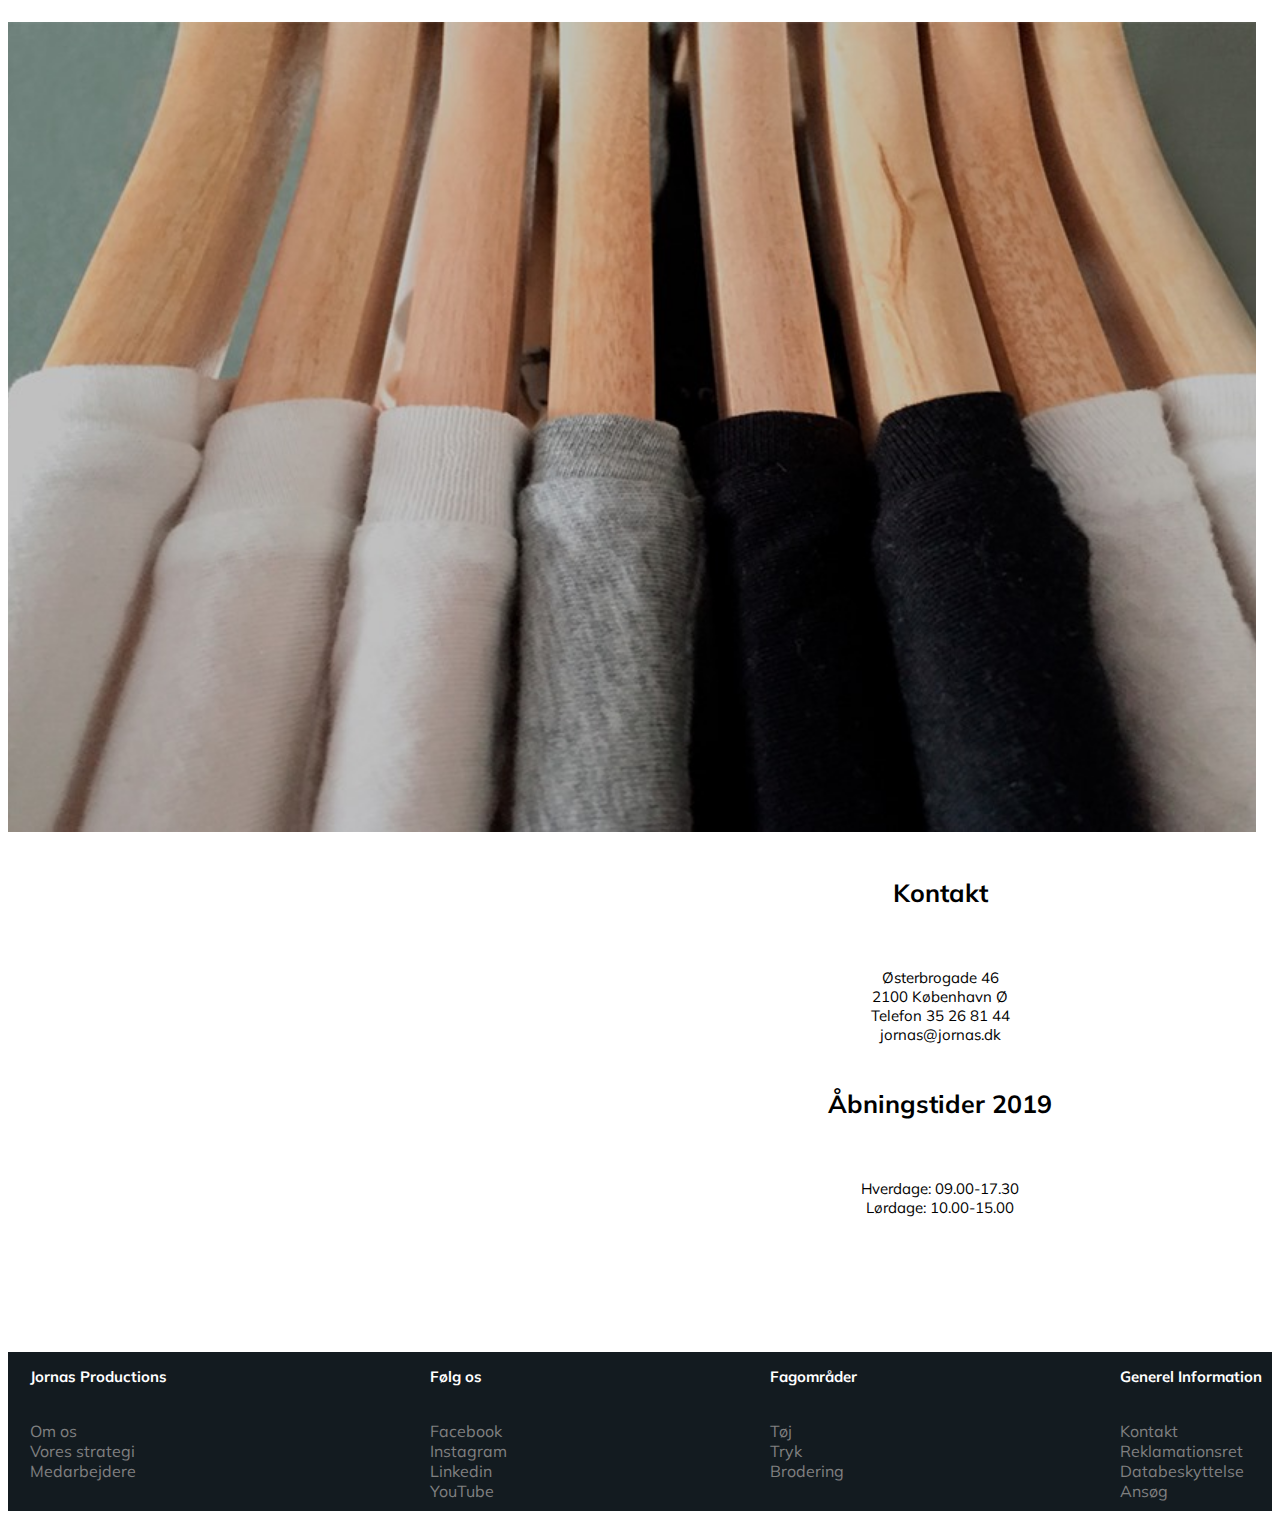
==== commit 8414e8a0: "priser tilføjet og wrap på billeder" ====
--- a/index.html
+++ b/index.html
@@ -7,6 +7,15 @@
     <link rel="stylesheet" href="styletile">
     <link rel="stylesheet" href="style.css" type="text/css">
     <link href="https://fonts.googleapis.com/css?family=Muli" rel="stylesheet">
+    <link rel="apple-touch-icon" sizes="180x180" href="ikoner/apple-touch-icon.png">
+    <link rel="icon" type="image/png" sizes="32x32" href="ikoner/favicon-32x32.png">
+    <link rel="icon" type="image/png" sizes="16x16" href="ikoner/favicon-16x16.png">
+    <link rel="manifest" href="ikoner/site.webmanifest">
+    <link rel="mask-icon" href="ikoner/safari-pinned-tab.svg" color="#5bbad5">
+    <link rel="shortcut icon" href="ikoner/favicon.ico">
+    <meta name="msapplication-TileColor" content="#da532c">
+    <meta name="msapplication-config" content="ikoner/browserconfig.xml">
+    <meta name="theme-color" content="#ffffff">
     <title>Jørnæs Productions</title>
 </head>
 
--- a/style.css
+++ b/style.css
@@ -165,6 +165,12 @@
     text-align: center;
 }
 
+@media only screen and (max-width: 500px) {
+    #top .img {
+        flex-wrap: wrap;
+    }
+}
+
 #top p {
     padding-left: 22px;
     padding-right: 10px;
@@ -177,6 +183,7 @@
 
 #bottom {
     display: flex;
+    flex-wrap: wrap;
 
 }
 
@@ -197,6 +204,7 @@
     width: 600px;
 }
 
+
 footer {
     background-color: #131b20;
     color: grey;
@@ -212,12 +220,12 @@
     color: white;
 }
 
-
 .wrapper {
     display: flex;
     justify-content: space-between;
     padding-left: 22px;
     padding-right: 10px;
+    padding-bottom: 10px;
 }
 
 footer a:hover {
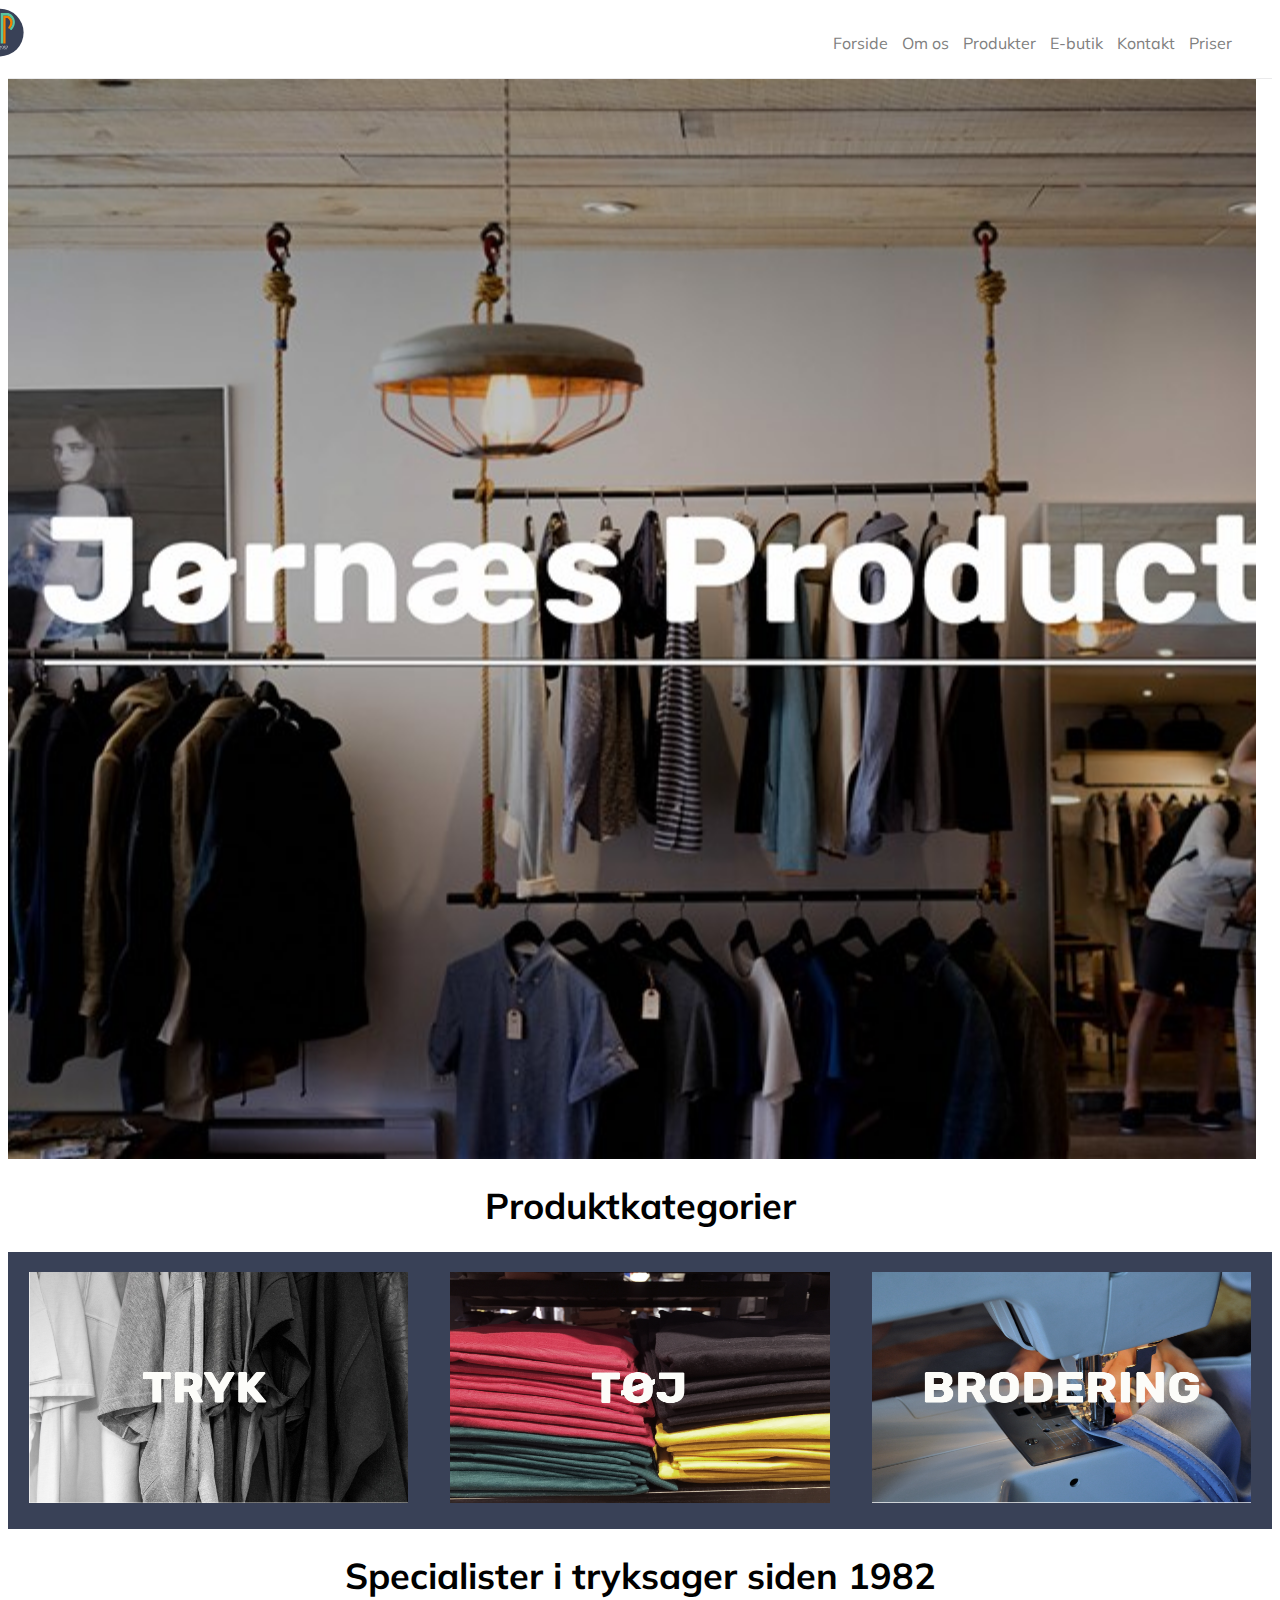
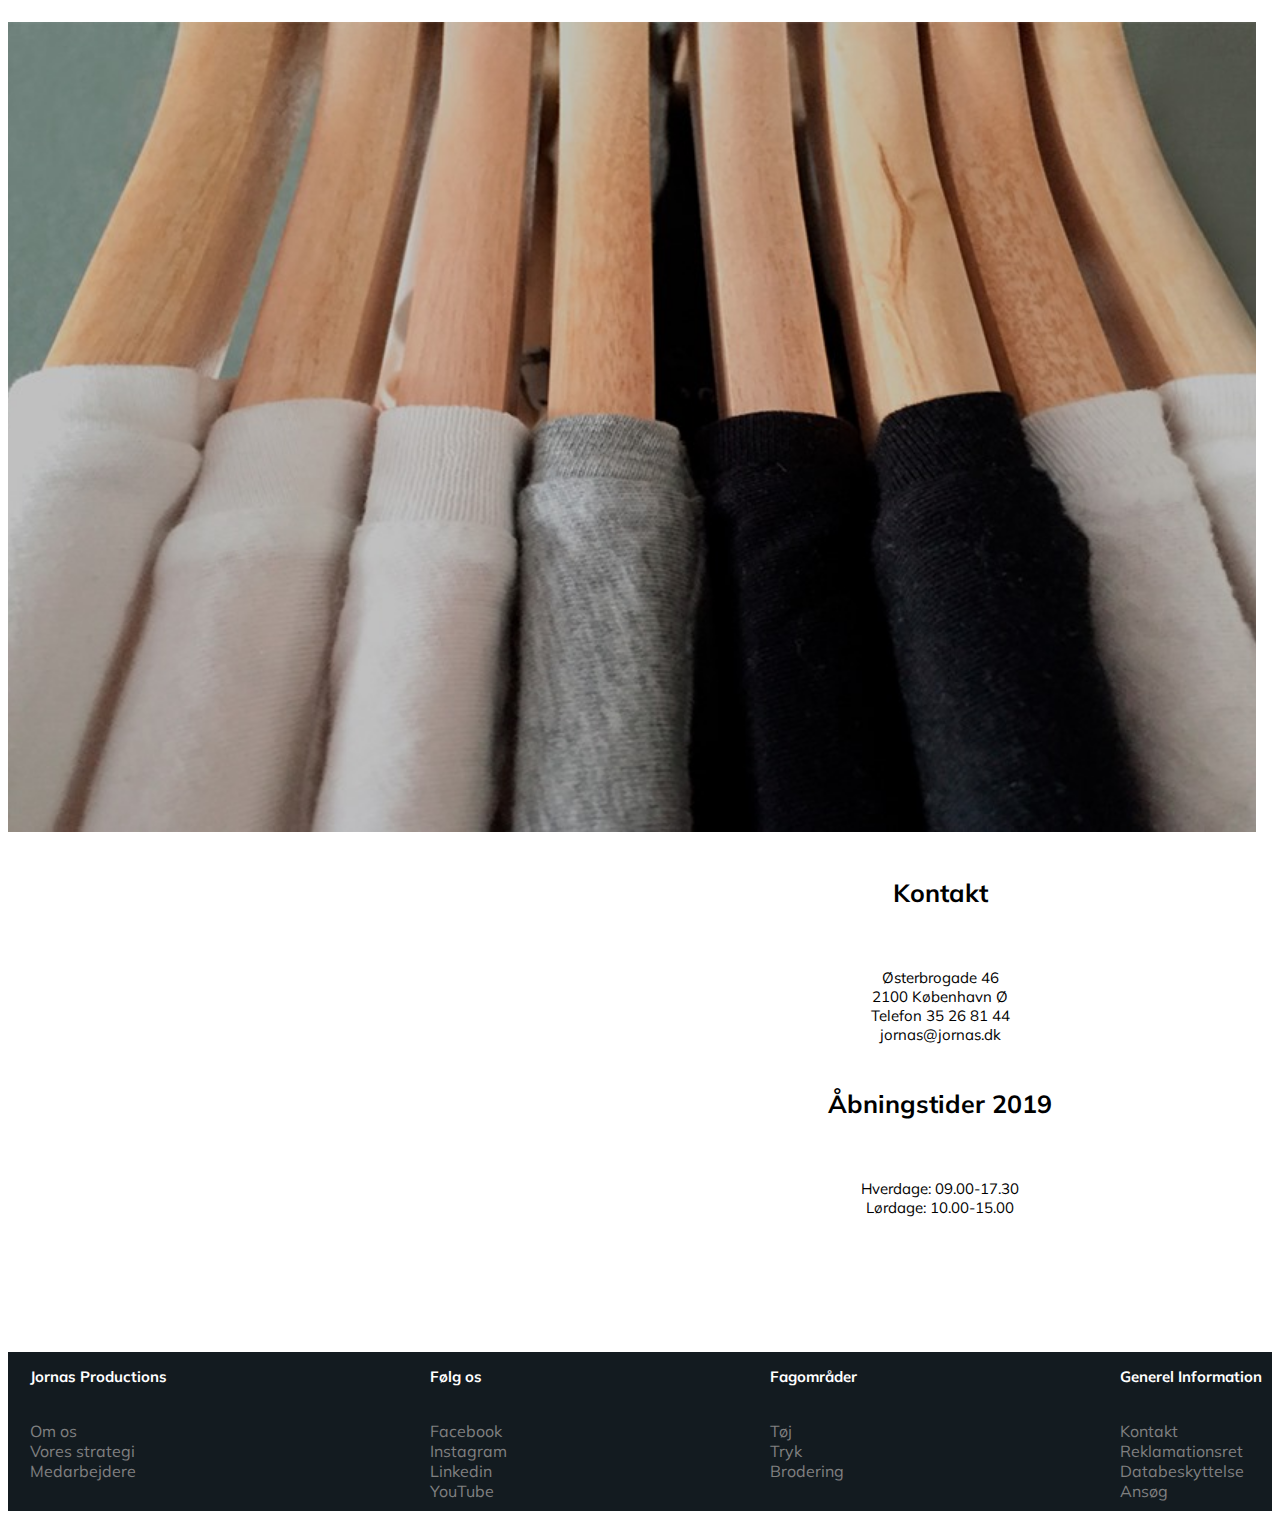
==== commit a1e15422: "om sektion added" ====
--- a/index.html
+++ b/index.html
@@ -29,6 +29,7 @@
             <input type="checkbox" id="toggle" />
             <div class="menu">
                 <a href="index.html">Forside</a>
+                <a href="om.html">Om os</a>
                 <a href="#top">Produkter</a>
                 <a href="http://www.jornas-butik.dk/">E-butik</a>
                 <a href="#bottom">Kontakt</a>
@@ -48,7 +49,7 @@
                     <a href="tryk.html">
                         <img src="billeder/tryk.png" alt="tryk">
                     </a>
-                    <a href="tøj.html">
+                    <a href="toj.html">
                         <img src="billeder/toj.png" alt="tøj">
                     </a>
                     <a href="brodering.html">
@@ -77,7 +78,6 @@
                     <h3>Åbningstider 2019</h3><br>
                     <p> Hverdage: 09.00-17.30<br>
                         Lørdage: 10.00-15.00<br></p>
-
                 </div>
             </div>
         </div>
@@ -87,15 +87,15 @@
             <div class="col1">
                 <h3>Jornas Productions</h3>
                 <br>
-                <a href="jornas.dk">
+                <a href="http://www.jornas.dk">
                     Om os
                 </a>
                 <br>
-                <a href="jornas.dk">
+                <a href="http://www.jornas.dk">
                     Vores strategi
                 </a>
                 <br>
-                <a href="jornas.dk">
+                <a href="http://www.jornas.dk">
                     Medarbejdere
                 </a>
                 <br>
@@ -103,19 +103,19 @@
             <div class="col2">
                 <h3>Følg os</h3>
                 <br>
-                <a href="jornas.dk">
+                <a href="http://www.jornas.dk">
                     Facebook
                 </a>
                 <br>
-                <a href="jornas.dk">
+                <a href="http://www.jornas.dk">
                     Instagram
                 </a>
                 <br>
-                <a href="jornas.dk">
+                <a href="http://www.jornas.dk">
                     Linkedin
                 </a>
                 <br>
-                <a href="jornas.dk">
+                <a href="http://www.jornas.dk">
                     YouTube
                 </a>
                 <br>
@@ -123,15 +123,15 @@
             <div class="col3">
                 <h3>Fagområder</h3>
                 <br>
-                <a href="jornas.dk">
+                <a href="http://www.jornas.dk">
                     Tøj
                 </a>
                 <br>
-                <a href="jornas.dk">
+                <a href="http://www.jornas.dk">
                     Tryk
                 </a>
                 <br>
-                <a href="jornas.dk">
+                <a href="http://www.jornas.dk">
                     Brodering
                 </a>
                 <br>
@@ -139,25 +139,26 @@
             <div class="col4">
                 <h3>Generel Information</h3>
                 <br>
-                <a href="jornas.dk">
+                <a href="http://www.jornas.dk">
                     Kontakt
                 </a>
                 <br>
-                <a href="jornas.dk">
+                <a href="http://www.jornas.dk">
                     Reklamationsret
                 </a>
                 <br>
-                <a href="jornas.dk">
+                <a href="http://www.jornas.dk">
                     Databeskyttelse
                 </a>
                 <br>
-                <a href="jornas.dk">
+                <a href="http://www.jornas.dk">
                     Ansøg
                 </a>
                 <br>
             </div>
         </div>
     </footer>
+
 </body>
 
 </html>
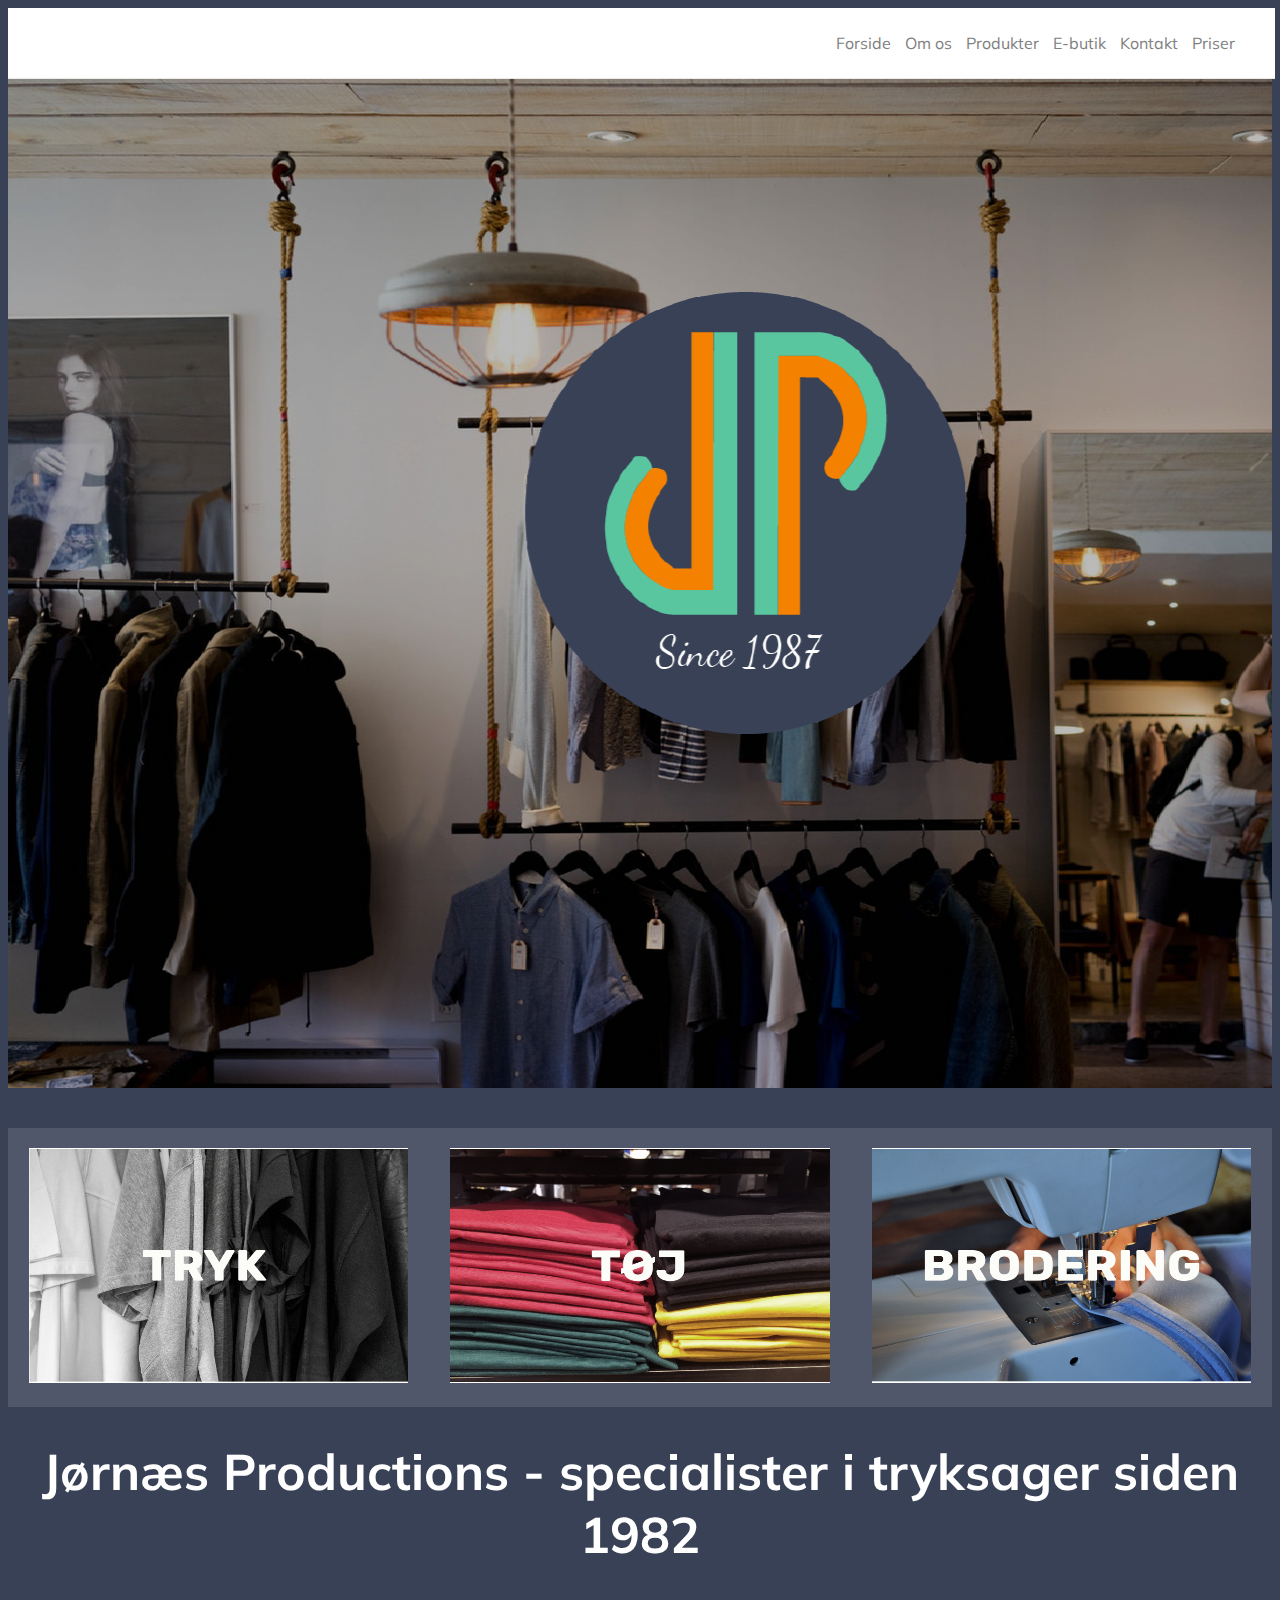
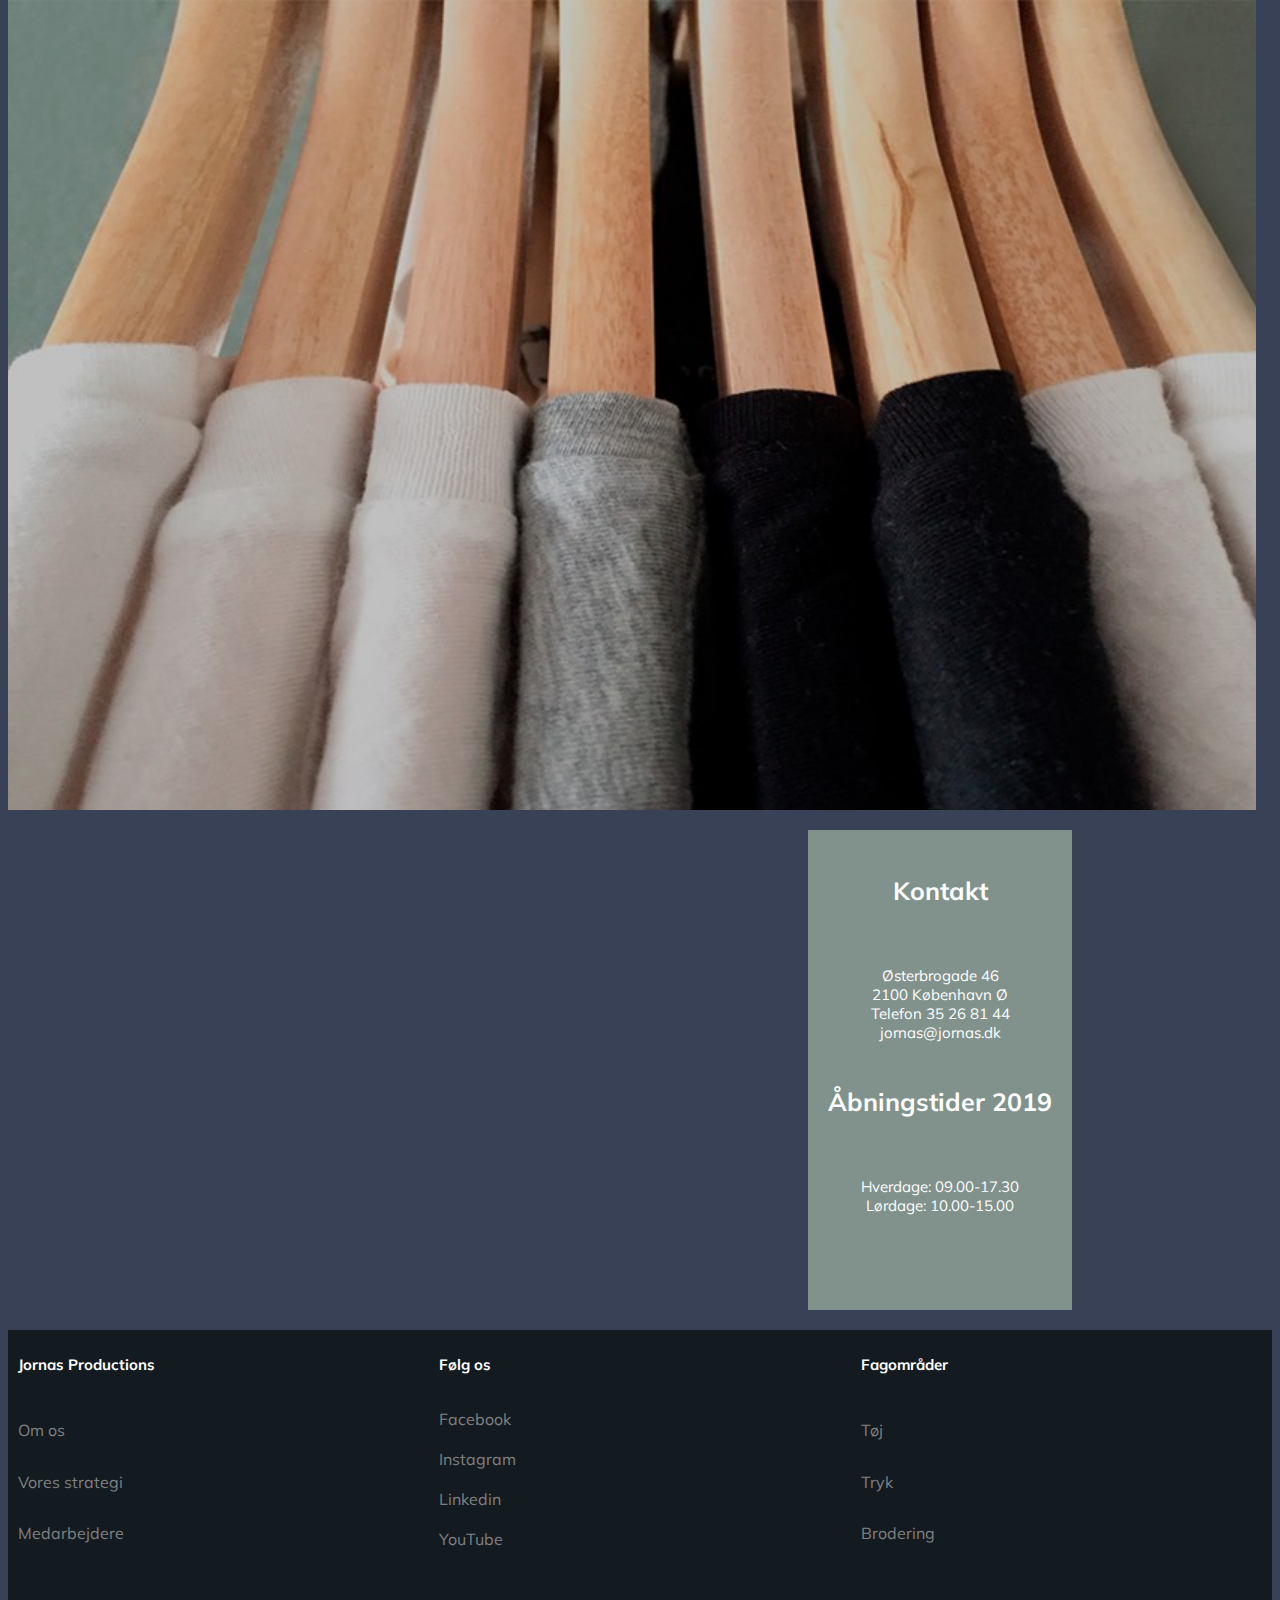
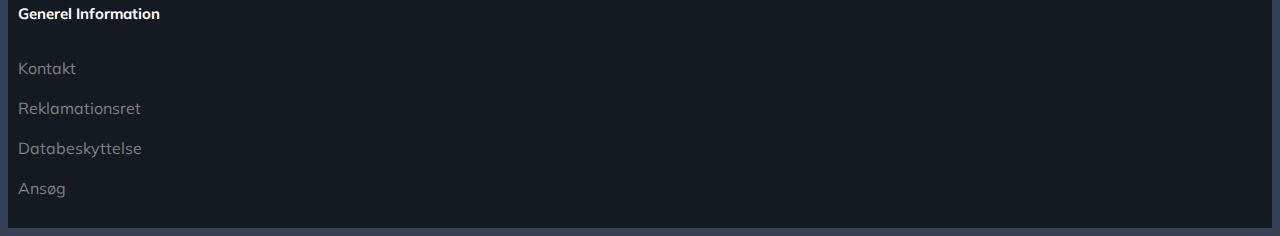
==== commit 5367e07d: "done" ====
--- a/index.html
+++ b/index.html
@@ -16,15 +16,15 @@
     <meta name="msapplication-TileColor" content="#da532c">
     <meta name="msapplication-config" content="ikoner/browserconfig.xml">
     <meta name="theme-color" content="#ffffff">
+    <meta name="robots" content="noindex">
+
     <title>Jørnæs Productions</title>
 </head>
 
 <body>
     <header>
         <div class="nav">
-            <div class="logo">
-                <img src="billeder/logo.svg">
-            </div>
+
             <label for="toggle">&#9776;</label>
             <input type="checkbox" id="toggle" />
             <div class="menu">
@@ -39,10 +39,9 @@
     </header>
     <section id="forside">
         <div class="sectionwrapper">
-            <div class="splash"></div>
-            <div class="titel1">
-                <h1>Produktkategorier</h1>
-            </div>
+            <div id="splash"></div>
+            <br>
+            <br>
             <div id="top">
                 <br>
                 <div class="img">
@@ -60,8 +59,8 @@
                 </div>
             </div>
 
-            <h1>Specialister i tryksager siden 1982</h1>
-            <div class="splash2"></div>
+            <h1>Jørnæs Productions - specialister i tryksager siden 1982</h1>
+            <div id="splash2"></div>
 
             <br>
             <div id="bottom">
@@ -69,6 +68,7 @@
                     <div class="gmap_canvas"><iframe width="600" height="500" id="gmap_canvas" src="https://maps.google.com/maps?q=%C3%B8sterbrogade%2046&t=&z=13&ie=UTF8&iwloc=&output=embed" frameborder="0" scrolling="no" marginheight="0" marginwidth="0"></iframe><a href="https://www.crocothemes.net"></a></div>
                 </div>
                 <div class="text">
+
 
                     <h3>Kontakt</h3><br>
                     <p>Østerbrogade 46<br>
@@ -84,7 +84,7 @@
     </section>
     <footer>
         <div class="wrapper">
-            <div class="col1">
+            <div class="col">
                 <h3>Jornas Productions</h3>
                 <br>
                 <a href="http://www.jornas.dk">
@@ -100,7 +100,7 @@
                 </a>
                 <br>
             </div>
-            <div class="col2">
+            <div class="col">
                 <h3>Følg os</h3>
                 <br>
                 <a href="http://www.jornas.dk">
@@ -120,7 +120,7 @@
                 </a>
                 <br>
             </div>
-            <div class="col3">
+            <div class="col">
                 <h3>Fagområder</h3>
                 <br>
                 <a href="http://www.jornas.dk">
@@ -136,7 +136,7 @@
                 </a>
                 <br>
             </div>
-            <div class="col4">
+            <div class="col">
                 <h3>Generel Information</h3>
                 <br>
                 <a href="http://www.jornas.dk">
--- a/style.css
+++ b/style.css
@@ -2,7 +2,16 @@
     font-family: 'Muli', sans-serif;
 }
 
-
+body {
+    background-color: #394157
+}
+
+header {
+    position: fixed;
+    background-color: white;
+    width: 99%;
+    z-index: 1;
+}
 
 .nav {
     display: flex;
@@ -20,6 +29,7 @@
     height: 70%;
     position: absolute;
     right: 830px;
+
 }
 
 .logo {
@@ -70,6 +80,14 @@
 
 
 @media only screen and (max-width: 500px) {
+
+    header {
+        position: fixed;
+        background-color: white;
+        width: 97%;
+        z-index: 1;
+    }
+
     label {
         display: block;
         cursor: pointer;
@@ -105,16 +123,17 @@
 
 }
 
-.splash {
-    width: 97.5vw;
+#splash {
+    position: relative;
+    width: 100%;
     height: 120vh;
-    background-image: url(billeder/splash4.jpg);
+    background-image: url(billeder/splash2.png);
     background-size: cover;
     background-position: 30% 0%;
-    max-width: none;
-}
-
-.splash2 {
+    z-index: -1;
+}
+
+#splash2 {
     width: 97.5vw;
     height: 90vh;
     background-image: url(billeder/b%C3%B8jle.jpg);
@@ -123,10 +142,9 @@
     max-width: none;
 }
 
-
 h1 {
-
-    font-size: 36px;
+    color: white;
+    font-size: 50px;
     font-weight: bold;
 }
 
@@ -141,6 +159,7 @@
     font-size: 15px;
 }
 
+
 #forside h1 {
     text-align: center;
 }
@@ -152,17 +171,22 @@
     justify-content: space-between;
     background-color: #394157;
     color: white;
+    background-color: #50576a;
 }
 
 #top img {
     width: 90%;
     height: 90%;
+    border-top: solid white 1px;
+    border-bottom: solid white 1px;
 }
 
 #top .img {
     display: flex;
     justify-content: space-between;
     text-align: center;
+
+
 }
 
 @media only screen and (max-width: 500px) {
@@ -180,17 +204,21 @@
     -webkit-filter: brightness(70%);
 }
 
-
 #bottom {
     display: flex;
     flex-wrap: wrap;
+
 
 }
 
 #bottom .text {
     margin-left: auto;
     margin-right: auto;
+    margin-bottom: 20px;
     text-align: center;
+    background-color: #81928D;
+    border: solid #81928D 20px;
+    color: white;
 }
 
 .mapouter {
@@ -222,16 +250,42 @@
 
 .wrapper {
     display: flex;
-    justify-content: space-between;
-    padding-left: 22px;
-    padding-right: 10px;
-    padding-bottom: 10px;
+    flex-wrap: wrap;
+    justify-content: space-between;
+
+}
+
+.col {
+    /* Parent */
+    display: flex;
+    justify-content: space-between;
+    flex-direction: column;
+    margin: 10px;
+
+    /* Child */
+    flex-grow: 1;
+    flex-basis: 400px;
 }
 
 footer a:hover {
     color: white;
 }
 
+@media only screen and (max-width: 500px) {
+    #splash {
+        width: 100%;
+        height: 60vw
+    }
+
+    #splash2 {
+        width: 100%;
+        height: 60vw;
+    }
+
+    #bottom .text {
+        margin-top: 20px;
+    }
+}
 
 /*
 .wrapper img {
